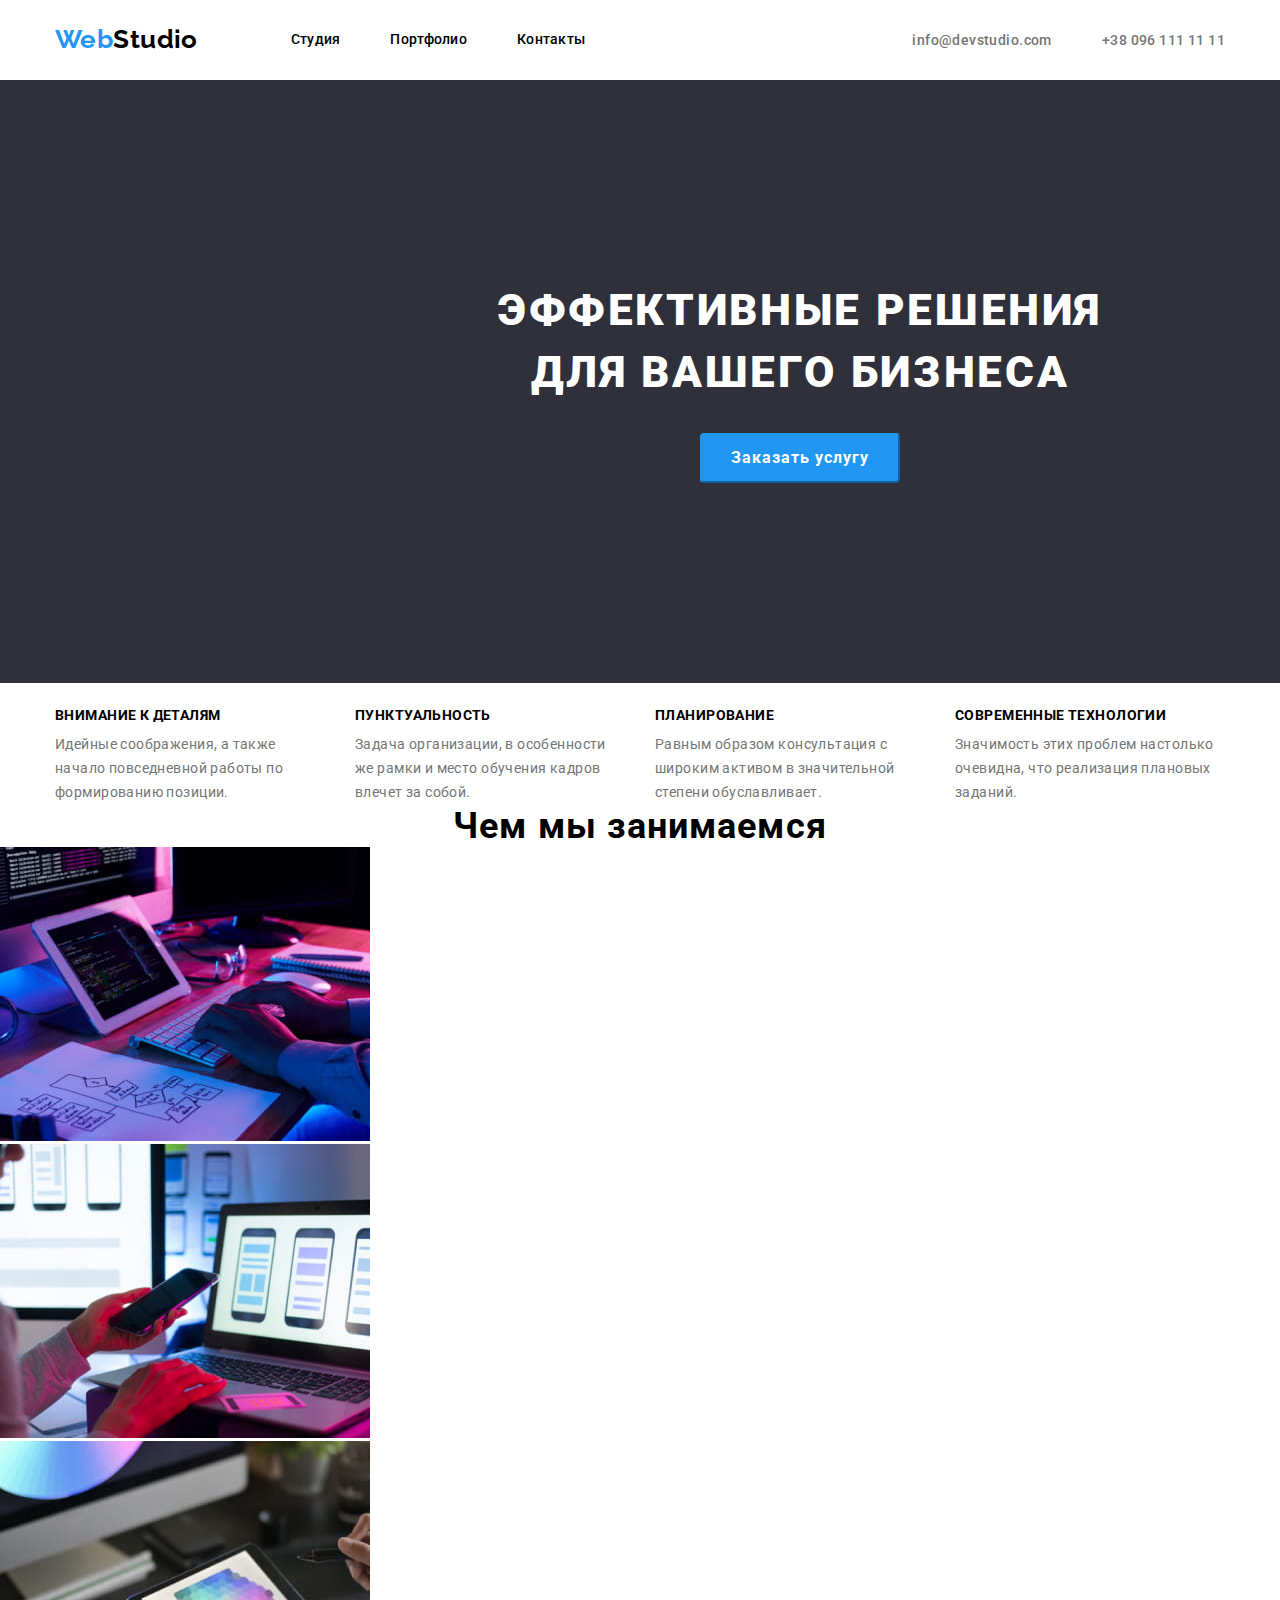
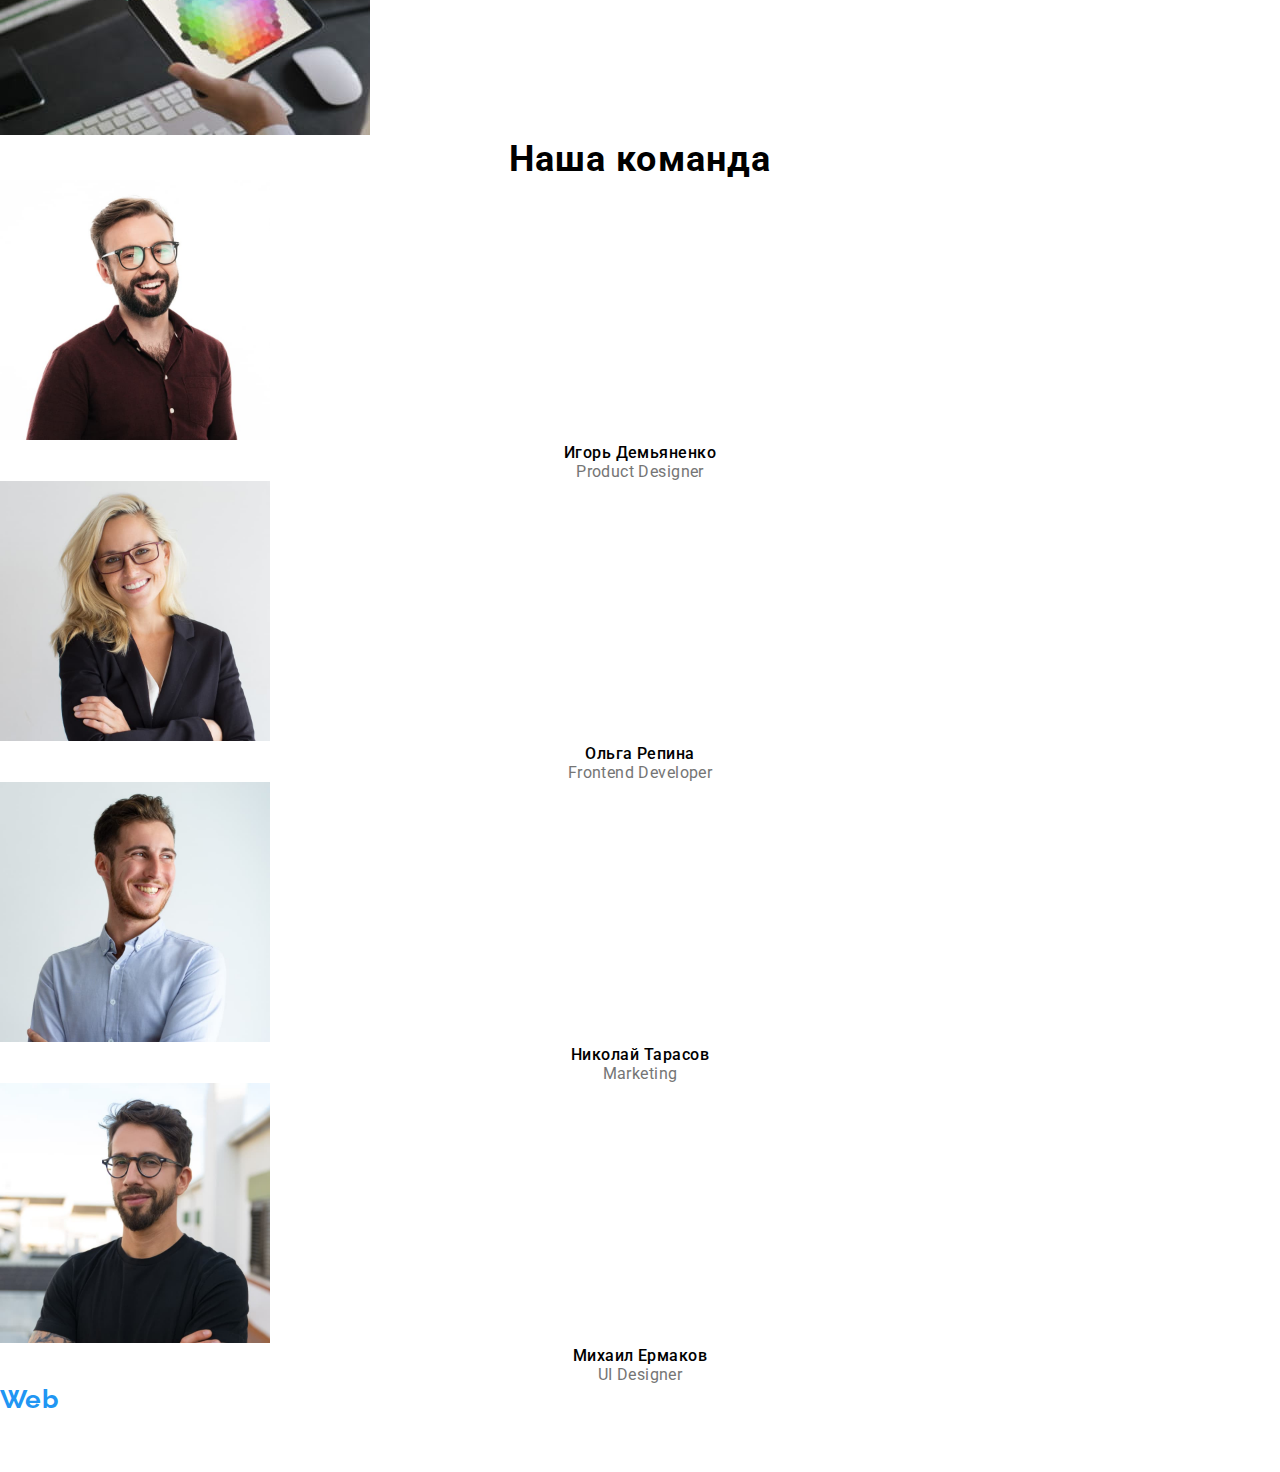
==== index.html @ 108e13ca "section advantages - done. Need to be doublechecked" ====
<!DOCTYPE html>
<html lang="ru">
<head>
    <meta charset="UTF-8">
    <meta http-equiv="X-UA-Compatible" content="IE=edge">
    <meta name="viewport" content="width=device-width, initial-scale=1.0">
    <title>Здесь решения для вашего бизнеса</title>
   
    <link rel="preconnect" href="https://fonts.googleapis.com">
    <link rel="preconnect" href="https://fonts.gstatic.com" crossorigin>
    <link href="https://fonts.googleapis.com/css2?family=Raleway:wght@700&family=Roboto:wght@400;500;700;900&display=swap" rel="stylesheet">
    
    <link rel="stylesheet" href="https://cdnjs.cloudflare.com/ajax/libs/modern-normalize/1.1.0/modern-normalize.min.css">
    
    <link rel="stylesheet" href="./css/styles.css">
</head>
<body>
    <!--Шапка страницы-->
    <header class="header-section">
        <div class="container page-header">
            <nav class="nav">
                <a class="logo" href="./index.html">
                    <span class="logo-accent">Web</span><span class="logo-dark">Studio</span>  
                </a>
            <ul class="menu-list">
                    <li class="item"><a class="menu-link" href="./index.html">Студия</a></li>
                    <li class="item"><a class="menu-link" href="./portfolio.html">Портфолио</a></li>
                    <li class="item"><a class="menu-link" href="">Контакты</a></li>
            </ul>
            </nav>
<ul class="contact-list">
    <li class="item"><a class="contacts" href="mailto:info@devstudio.com">info@devstudio.com</a></li>
    <li class="item"><a class="contacts" href="tel:+380961111111">+38 096 111 11 11</a></li>
</ul>
</div>
    </header>
<!--Hero-->
<main>
    <div class="container hero">
    <section class="section-hero">
        <h1 class="title">Эффективные решения <br> для вашего бизнеса</h1>
       <button type="button" class="order-btn">Заказать услугу</button>
    </section>
    </div>
<!--Список преимуществ-->
    <section class="section advantages">
        <div class="container">
        <h2 class="invisible-title">Преимущества нашей компании</h2>
        <ul class="features-list">
            <li class="item">
        <h3 class= "list-title">Внимание к деталям</h3>
        <p class="main-text">
            Идейные соображения, а также начало повседневной работы по формированию позиции.
        </p>
        </li>
        <li class="item">
        <h3 class="list-title">Пунктуальность</h3>
        <p class="main-text">
            Задача организации, в особенности же рамки и место обучения кадров влечет за собой.
        </p>
        </li>
        <li class="item">
        <h3 class="list-title">Планирование</h3>
        <p class="main-text">
            Равным образом консультация с широким активом в значительной степени обуславливает.
        </p>
        </li>
        <li class="item">
        <h3 class="list-title">Современные технологии</h3>
        <p class="main-text">
            Значимость этих проблем настолько очевидна, что реализация плановых заданий.
        </p>
        </li>
        </ul>
    </div>
    </section>
</div>
<!--Чем мы занимаемся-->
    <section class="section works">
        <div class="container"></div>
    <h2 class="section-title">Чем мы занимаемся</h2>
    <ul>
        <li><img src="./image/photo1.jpg" alt="Фото с набором текста на компьютере" width="370"></li>
        <li><img src="./image/photo2.jpg" alt="Фото с телефоном в руке" width="370"></li>
        <li><img src="./image/photo3.jpg" alt="Фото с RGB" width="370"></li>
    </ul>
    </section>
<!--Наша команда-->
<section>
    <h2 class="section-title">Наша команда</h2>
    <ul>
        <li>
            <img src="./image/photoigor.jpg" alt="Фото Игорь Демьяненко" width="270"> 
            <h3 class="name-title">Игорь Демьяненко</h3>
            <p class="position-title">Product Designer</p>
        </li>
        <li>
            <img src="./image/photoolga.jpg" alt="Фото Ольга Репина" width="270">
            <h3 class="name-title">Ольга Репина</h3>
            <p class="position-title">Frontend Developer</p>
        </li>
        <li>
            <img src="./image/photonikolai.jpg" alt="Фото Николай Тарасов" width="270">
            <h3 class="name-title">Николай Тарасов</h3>
            <p class="position-title">Marketing</p>
        </li>
        <li>
            <img src="./image/photomikhail.jpg" alt="Фото Михаил Ермаков" width="270">
            <h3 class="name-title">Михаил Ермаков</h3>
            <p class="position-title">UI Designer</p>
        </li>
    </ul>
</section>

</main>
<!--Футер с контактами-->
<footer class="footer-color"> 
    <a href="./index.html">
        <span class="logo-accent">Web</span><span class="logo-white">Studio</span>  
    </a>  
    <address>
        <ul class="adress-info">
            <li>
                <a class="adress" href="https://goo.gl/maps/d6wTE1Bdjpz8cAGcA" target="_blank" rel="noopener noreferrer">г. Киев, пр-т
                    Леси Украинки, 26</a> 
            </li>
            <li>
                <a class="contact-info" href="mailto:info@devstudio.com">info@example.com</a> </li>
            <li><a class="contact-info" href="tel:+380961111111">+38 096 111 11 11</a> </li>
        
        </ul>
    </address>
</footer>
</body>
</html>
---- css/styles.css ----
:root {
    --main-font: 'Roboto', sans-serif;
    --title-font: 'Roboto', sans-serif;
    --logo-font: 'Raleway', sans-serif;
    --text-color: #000000;
    --text-accent: #ffffff;
    --logo-accent: #2196F3;
    --contact-color: #757575;
    --background-color-dark: #2F303A;
    --background-color-white: #ffffff;
    --background-color-grey: #E5E5E5;
}

body {
    font-family: 'Roboto', sans-serif;
    font-size: 14px;
    letter-spacing: 0.03em;
    color: var(--text-color);
}
.container {
    margin-left: auto;
    margin-right: auto;
    width: 1200px;
    padding: 0 15px;
}

.menu-list {
    display: flex;
    margin-left: 93px;
}

.nav {
    display: flex;
    align-items: center;
}

.menu-list .item:not(:last-child) {
    margin-right: 50px;
    display: flex;
}

.contact-list {
    display: flex;
    margin-left: auto;
}

.contact-list .item + .item {
    margin-left: 50px;

}

.page-header {
    display: flex;
    align-items: center;
}

/* Logo */

.logo-accent {
    font-family: var(--logo-font);
    color: var(--logo-accent);
    font-size: 26px;
    font-weight: 700;
    line-height: 1.2;
}

.logo-dark {
    font-family: var(--logo-font);
    color: var(--text-color);
    font-size: 26px;
    font-weight: 700;
    line-height: 1.2;
}

/* Menu */
.menu-link {
    display: block;
    padding-top: 32px;
    padding-bottom: 32px;

    font-family: var(--main-font);
    color: var(--text-color);
    font-weight: 500;
    line-height: 1.14;
    letter-spacing: 0.02em;
}

.menu-link:hover,
.menu-link:focus {
    font-family:inherit;
    color: var(--logo-accent);
}

.contacts {
    font-family: var(--main-font);
    color: var(--contact-color);
    font-weight: 500;
    line-height: 1.14;
}

.contacts:hover,
.contacts:focus {
    color: var(--logo-accent);
}

ul {
    list-style: none;
    margin: 0;
    padding: 0;
}

h1,
h2,
h3,
p {
    margin: 0;
}
/* Hero */
.hero {
    width: 1600px;
    background: #2F303A;
    margin-left: 0;
    margin-right: 0;
    text-align: center;
    padding-left: 0;
    padding-right: 0;
}

.title {
    font-family: var(--title-font);
    color: var(--text-accent);
    font-size: 44px;
    font-weight: 900;
    letter-spacing: 0.06em;
    line-height: 1.4;
    text-transform: uppercase;

    padding-top: 200px;
    padding-bottom: 30px;
}


.order-btn {
    color: var(--text-accent);
    font-weight: 700;
    font-size: 16px;
    line-height: 1.9;
    background: var(--logo-accent);
    border-radius: 4px;
    border-color: var(--logo-accent);
    text-align: center;
    letter-spacing: 0.06em;
    cursor: pointer;
    width: 200px;
    height: 50px;

    margin-bottom: 200px;
}

/* Advantages */

.features-list {
    display: flex;
    flex-wrap: wrap;
}

.features-list .item {
    width: 270px;
    margin-right: 30px;
}

.features-list .item:nth-child(4n) {
    margin-right: 0;
}


.invisible-title {
    visibility: hidden;
}

.section-title {
    font-family: var(--main-font);
    font-style: normal;
    font-weight: 700;
    font-size: 36px;
    line-height: 42px;
    text-align: center;
    letter-spacing: 0.03em; 
}

.main-text {
    color: var(--contact-color);
    line-height: 1.7;
}

.list-title {
    font-weight: 700;
    font-style: normal;
    font-size: 14px;
    line-height: 16px;
    letter-spacing: 0.03em;
    text-transform: uppercase;
    margin-bottom: 10px;
}

/* Our team */

.name-title {
    font-weight: 500;
    font-size: 16px;
    line-height: 19px;
    text-align: center;
    letter-spacing: 0.03em;
}

.position-title {
    font-family: inherit;
    color: var(--contact-color);
    font-size: 16px;
    line-height: 1.19;
    text-align: center;
}

/* Footer */

.logo-white {
    font-family: var(--logo-font);
    color: var(--text-accent);
    font-size: 26px;
    font-weight: 700;
    line-height: 1.2; 
}

.adress {
    font-family: var(--main-font);
    color: var(--text-accent);
    line-height: 1.7;
}

.adress:hover,
.adress:focus {
    color: var(--logo-accent);
}

.contact-info {
    font-family: var(--main-font);
    color: rgba(255, 255, 255, 0.6);   
}

.contact-info:hover,
.contact-info:focus {
    color: var(--logo-accent);
}

a { 
    text-decoration: none;
    font-style: normal;
    color: inherit;
}


/* NEW PAGE - Portfolio */

.nav-button {
    color: var(--text-color);
    font-weight: 500;
    font-size: 16px;
    line-height: 1.6;
    background: #F5F4FA;
    border-radius: 4px;
    cursor: pointer;
}

.nav-button:hover,
.nav-button:focus {
    color: var(--text-accent);
    background: var(--logo-accent);
}

.projects {
    font-family: var(--main-font);
    color: var(--text-color);
    font-weight: 700;
    font-size: 18px;
    line-height: 36px;
    letter-spacing: 0.06em;
}

.project-type {
    color: var(--text-color);
    font-size: 16px;
    line-height: 1.9; 
    color: var(--contact-color);
}
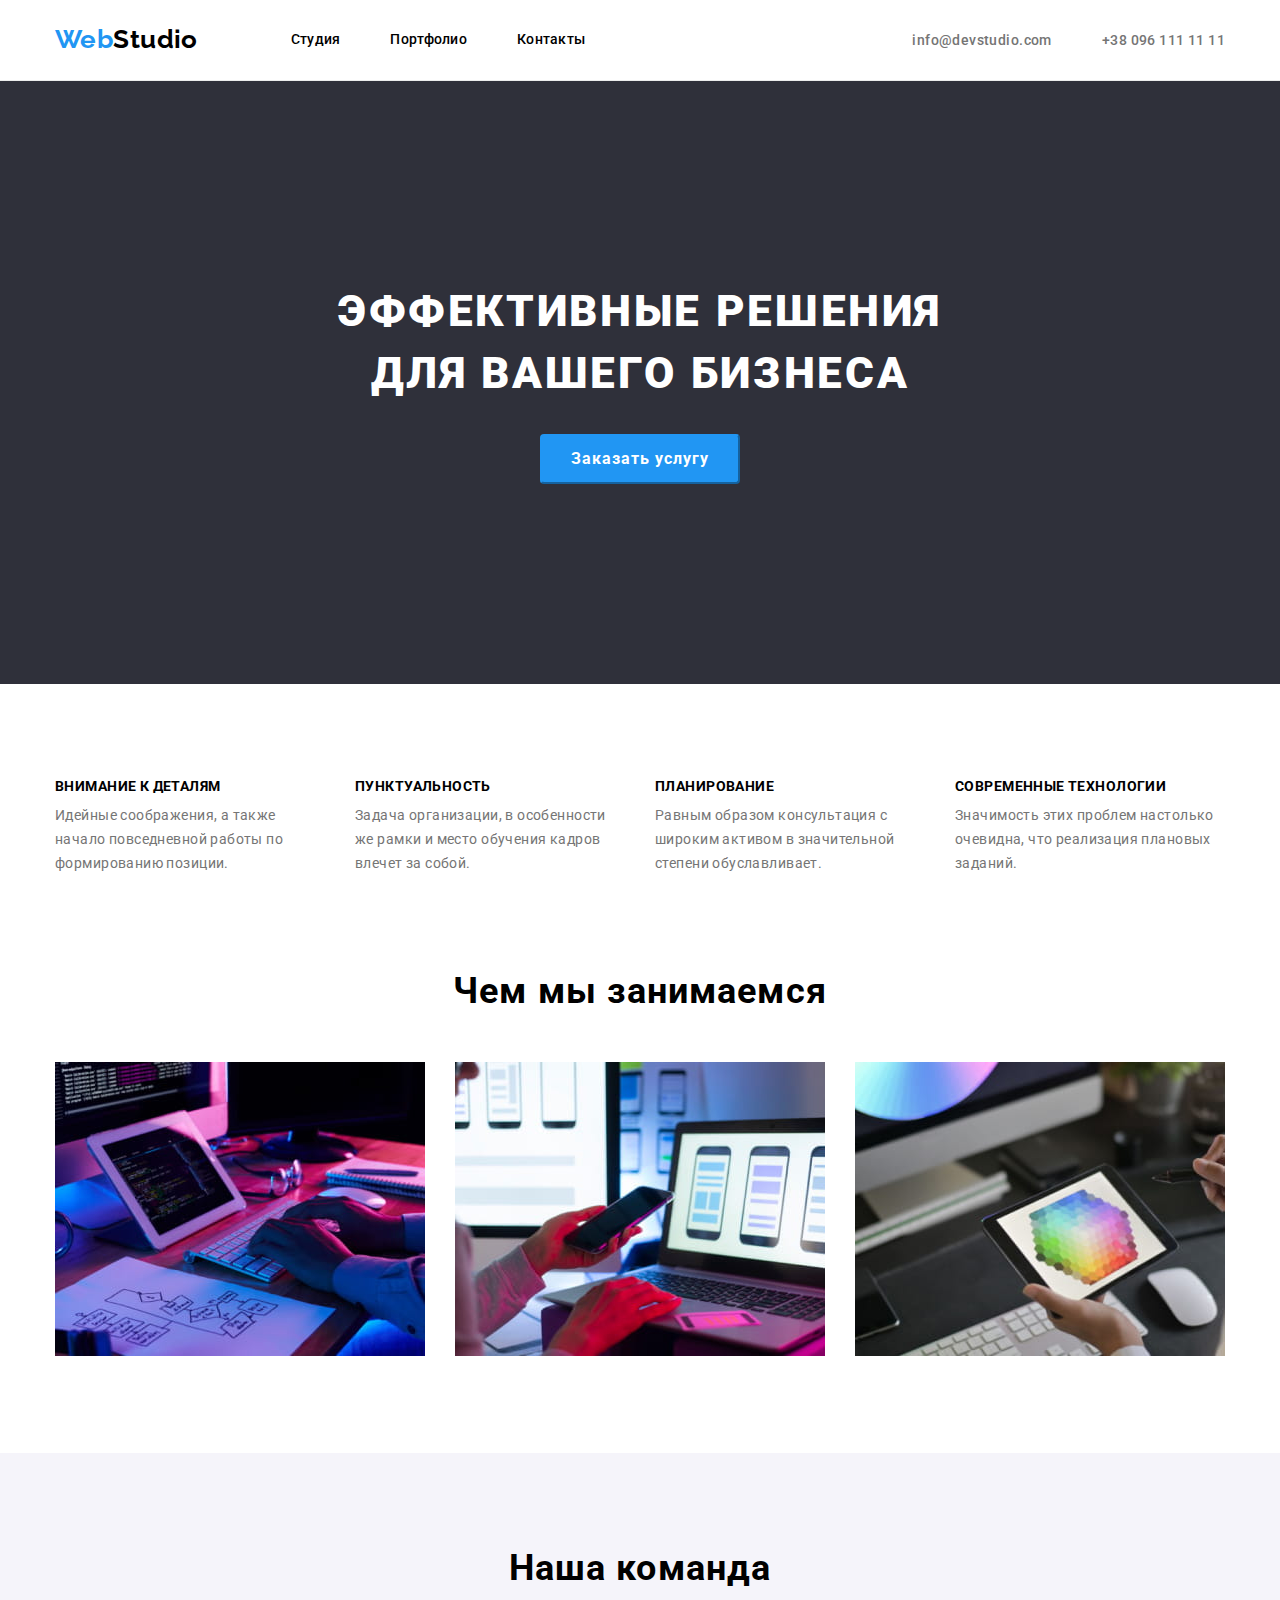
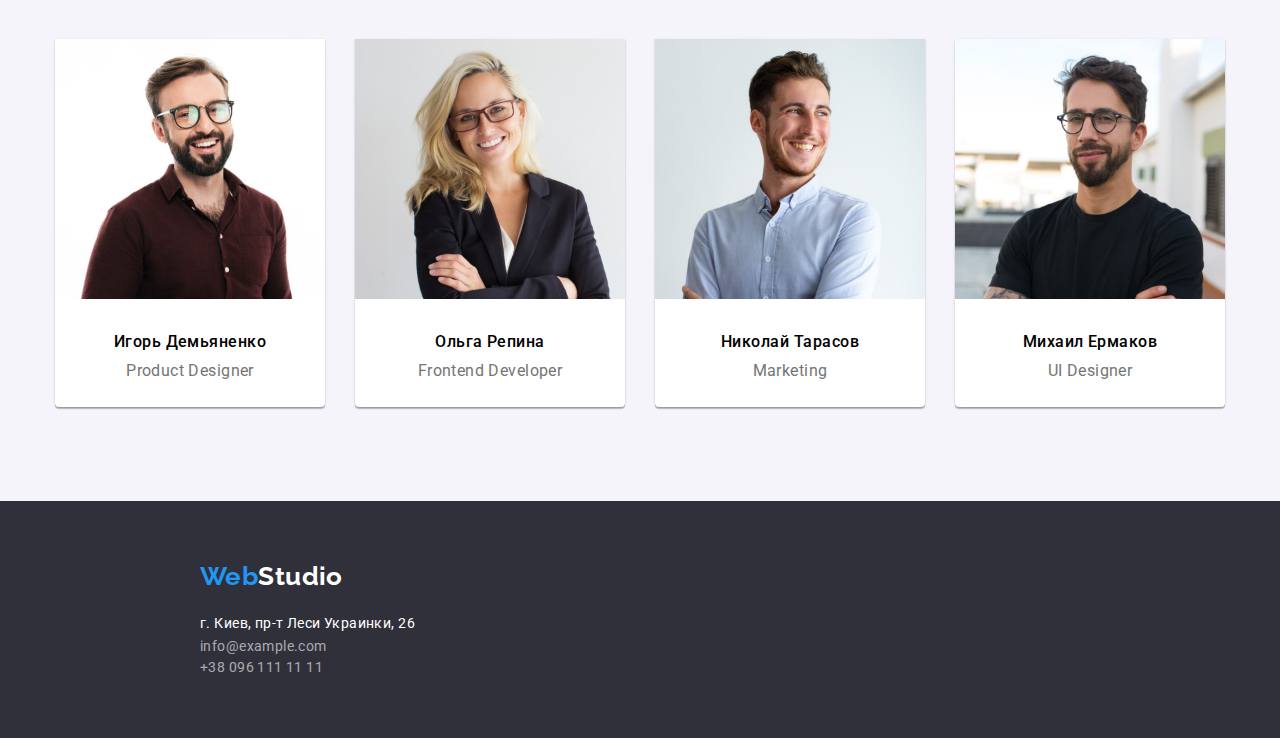
==== commit 6d4c2773: "portfolio css updates" ====
--- a/index.html
+++ b/index.html
@@ -36,7 +36,7 @@
     </header>
 <!--Hero-->
 <main>
-    <div class="container hero">
+    <div class="container-hero">
     <section class="section-hero">
         <h1 class="title">Эффективные решения <br> для вашего бизнеса</h1>
        <button type="button" class="order-btn">Заказать услугу</button>
@@ -77,57 +77,71 @@
 </div>
 <!--Чем мы занимаемся-->
     <section class="section works">
-        <div class="container"></div>
+        <div class="container">
     <h2 class="section-title">Чем мы занимаемся</h2>
-    <ul>
-        <li><img src="./image/photo1.jpg" alt="Фото с набором текста на компьютере" width="370"></li>
-        <li><img src="./image/photo2.jpg" alt="Фото с телефоном в руке" width="370"></li>
-        <li><img src="./image/photo3.jpg" alt="Фото с RGB" width="370"></li>
+    <ul class="photo-list">
+        <li class="item-photo"><img src="./image/photo1.jpg" alt="Фото с набором текста на компьютере" width="370"></li>
+        <li class="item-photo"><img src="./image/photo2.jpg" alt="Фото с телефоном в руке" width="370"></li>
+        <li class="item-photo"><img src="./image/photo3.jpg" alt="Фото с RGB" width="370"></li>
     </ul>
+</div>
     </section>
 <!--Наша команда-->
 <section>
+    <div class="container-team">
     <h2 class="section-title">Наша команда</h2>
-    <ul>
-        <li>
+    <ul class="team-list">
+        <li class="list">
+        <div class="container-list">
             <img src="./image/photoigor.jpg" alt="Фото Игорь Демьяненко" width="270"> 
             <h3 class="name-title">Игорь Демьяненко</h3>
             <p class="position-title">Product Designer</p>
+        </div>
         </li>
-        <li>
+        <li class="list">
+            <div class="container-list">
             <img src="./image/photoolga.jpg" alt="Фото Ольга Репина" width="270">
             <h3 class="name-title">Ольга Репина</h3>
             <p class="position-title">Frontend Developer</p>
+        </div>
         </li>
-        <li>
+        <li class="list">
+            <div class="container-list">
             <img src="./image/photonikolai.jpg" alt="Фото Николай Тарасов" width="270">
             <h3 class="name-title">Николай Тарасов</h3>
             <p class="position-title">Marketing</p>
+            </div>
         </li>
-        <li>
+        <li class="list">
+            <div class="container-list">
             <img src="./image/photomikhail.jpg" alt="Фото Михаил Ермаков" width="270">
             <h3 class="name-title">Михаил Ермаков</h3>
             <p class="position-title">UI Designer</p>
+        </div>
         </li>
     </ul>
+</div>
 </section>
 
 </main>
 <!--Футер с контактами-->
+<div class="container logo-web">
 <footer class="footer-color"> 
+    <div class="container-footer">
     <a href="./index.html">
         <span class="logo-accent">Web</span><span class="logo-white">Studio</span>  
     </a>  
+    </div>
     <address>
-        <ul class="adress-info">
+        <ul class="address-info">
             <li>
-                <a class="adress" href="https://goo.gl/maps/d6wTE1Bdjpz8cAGcA" target="_blank" rel="noopener noreferrer">г. Киев, пр-т
+                <a class="address" href="https://goo.gl/maps/d6wTE1Bdjpz8cAGcA" target="_blank" rel="noopener noreferrer">г. Киев, пр-т
                     Леси Украинки, 26</a> 
             </li>
             <li>
                 <a class="contact-info" href="mailto:info@devstudio.com">info@example.com</a> </li>
             <li><a class="contact-info" href="tel:+380961111111">+38 096 111 11 11</a> </li>
-        
+        </div>
         </ul>
     </address>
 </footer>
--- a/css/styles.css
+++ b/css/styles.css
@@ -16,6 +16,7 @@
     font-size: 14px;
     letter-spacing: 0.03em;
     color: var(--text-color);
+    margin: 0;
 }
 .container {
     margin-left: auto;
@@ -54,6 +55,10 @@
     align-items: center;
 }
 
+.header-section {
+    border-bottom: 1px solid #ECECEC;
+}
+
 /* Logo */
 
 .logo-accent {
@@ -116,8 +121,9 @@
     margin: 0;
 }
 /* Hero */
-.hero {
-    width: 1600px;
+
+.container-hero {
+    max-width: 1600px;
     background: #2F303A;
     margin-left: 0;
     margin-right: 0;
@@ -155,6 +161,8 @@
     height: 50px;
 
     margin-bottom: 200px;
+    padding-left: 0;
+    padding-right: 0;
 }
 
 /* Advantages */
@@ -186,11 +194,17 @@
     line-height: 42px;
     text-align: center;
     letter-spacing: 0.03em; 
+    margin-bottom: 50px;
+    padding-top: 94px;
 }
 
 .main-text {
+    font-family: 'Roboto';
     color: var(--contact-color);
     line-height: 1.7;
+    font-style: normal;
+    font-weight: 400;
+    font-size: 14px;
 }
 
 .list-title {
@@ -200,7 +214,23 @@
     line-height: 16px;
     letter-spacing: 0.03em;
     text-transform: uppercase;
+    margin-top: 70px;
     margin-bottom: 10px;
+}
+
+ .photo-list {
+    display: flex;
+    justify-content: center;
+    margin-top: 50px;
+    margin-bottom: 94px;
+}
+
+.item-photo {
+    padding-right: 30px;
+}
+
+.item-photo:nth-child(3n) {
+    padding-right: 0;
 }
 
 /* Our team */
@@ -211,6 +241,8 @@
     line-height: 19px;
     text-align: center;
     letter-spacing: 0.03em;
+    margin-bottom: 10px;
+    margin-top: 30px;
 }
 
 .position-title {
@@ -219,10 +251,55 @@
     font-size: 16px;
     line-height: 1.19;
     text-align: center;
-}
+
+    margin-bottom: 30px;
+}
+
+.team-list {
+    display: flex;
+    justify-content: center;
+    margin-left: auto;
+    margin-right: auto;
+}
+
+.container-team {
+    max-width: 1600px;
+    background-color: #F5F4FA;
+    margin-left: auto;
+    margin-right: auto;
+    
+}
+
+.list {
+    padding-right: 30px;
+}
+
+.list:nth-child(4) {
+    padding-right: 0;
+}
+
+.container-list {
+    width: 270px;
+    height: 368px;
+    margin-bottom: 94px;
+    background-color: #FFFFFF;
+    box-shadow: 0px 1px 3px rgba(0, 0, 0, 0.12), 0px 1px 1px rgba(0, 0, 0, 0.14), 0px 2px 1px rgba(0, 0, 0, 0.2);
+    border-radius: 0px 0px 4px 4px;
+
+}
+
+.logo-web {
+    width: 1600px;
+    padding-left: 0;
+}
+
 
 /* Footer */
 
+.footer-color {
+    background-color: #2F303A;
+    width: 1600px;
+}
 .logo-white {
     font-family: var(--logo-font);
     color: var(--text-accent);
@@ -231,22 +308,37 @@
     line-height: 1.2; 
 }
 
-.adress {
+.address {
     font-family: var(--main-font);
     color: var(--text-accent);
     line-height: 1.7;
-}
-
-.adress:hover,
-.adress:focus {
+    font-weight: 400;
+    font-size: 14px;
+    letter-spacing: 0.03em;
+    padding-bottom: 9px;
+    padding-left: 200px;
+
+}
+
+.address:hover,
+.address:focus {
     color: var(--logo-accent);
 }
 
 .contact-info {
     font-family: var(--main-font);
-    color: rgba(255, 255, 255, 0.6);   
-}
-
+    color: rgba(255, 255, 255, 0.6);  
+    font-weight: 400;
+    font-size: 14px;
+    line-height: 1.5;
+    letter-spacing: 0.03em; 
+    padding-bottom: 9px;
+    padding-left: 200px;
+}
+
+.address-info {
+    padding-bottom: 60px;
+}
 .contact-info:hover,
 .contact-info:focus {
     color: var(--logo-accent);
@@ -258,10 +350,18 @@
     color: inherit;
 }
 
+.container-footer {
+    padding-top: 60px;
+    padding-bottom: 20px;
+    margin-left: auto;
+    margin-right: auto;
+    width: 1200px;
+}
 
 /* NEW PAGE - Portfolio */
 
 .nav-button {
+    font-family: var(--main-font);
     color: var(--text-color);
     font-weight: 500;
     font-size: 16px;
@@ -269,6 +369,10 @@
     background: #F5F4FA;
     border-radius: 4px;
     cursor: pointer;
+    filter: drop-shadow(0px 4px 4px rgba(0, 0, 0, 0.25)) drop-shadow(0px 4px 4px rgba(0, 0, 0, 0.25));
+    border: none;
+    padding: 6px 23px;
+    margin-bottom: 50px;
 }
 
 .nav-button:hover,
@@ -284,6 +388,10 @@
     font-size: 18px;
     line-height: 36px;
     letter-spacing: 0.06em;
+    padding-top: 20px;
+    padding-bottom: 4px;
+    padding-left: 24px;
+
 }
 
 .project-type {
@@ -291,4 +399,44 @@
     font-size: 16px;
     line-height: 1.9; 
     color: var(--contact-color);
-}
+    padding-left: 24px;
+    padding-bottom: 20px;
+    
+}
+
+.button-list {
+    display: flex;
+    justify-content: center;
+}
+
+.button-list .item {
+    padding-left: 8px;
+    padding-top: 94px;
+    padding-bottom: 50px;
+    align-content: center;
+}
+
+.work-list {
+    display: flex;
+    flex-wrap: wrap;
+    align-content: flex-start;
+    padding-bottom: 94px;
+}
+
+.work-list .item {
+    padding-right: 30px;
+    padding-bottom: 30px;
+
+}
+
+.work-list .item:nth-child(3n) {
+    padding-right: 0;
+}
+
+.container-works {
+    width: 370px;
+    padding-bottom: 30px;
+    background: #FFFFFF;
+    border: 1px solid #EEEEEE;
+    box-sizing: border-box;
+}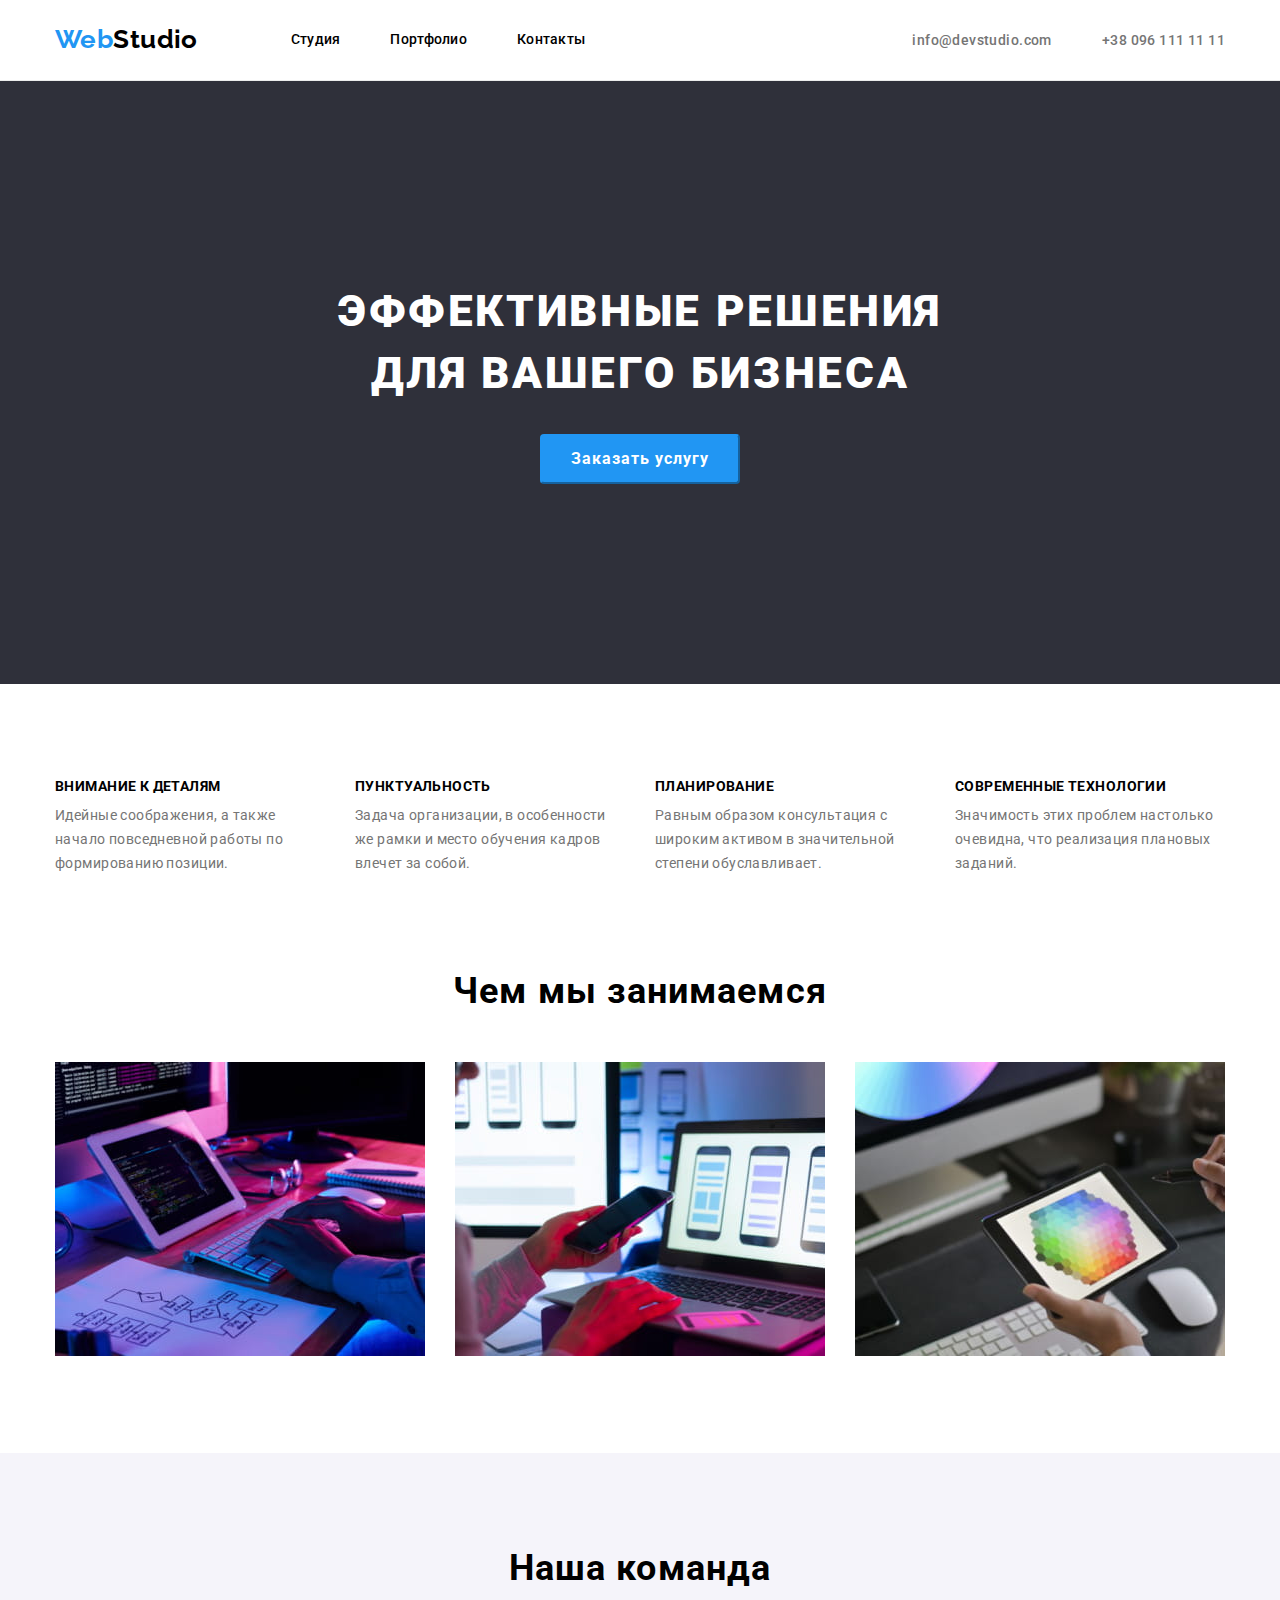
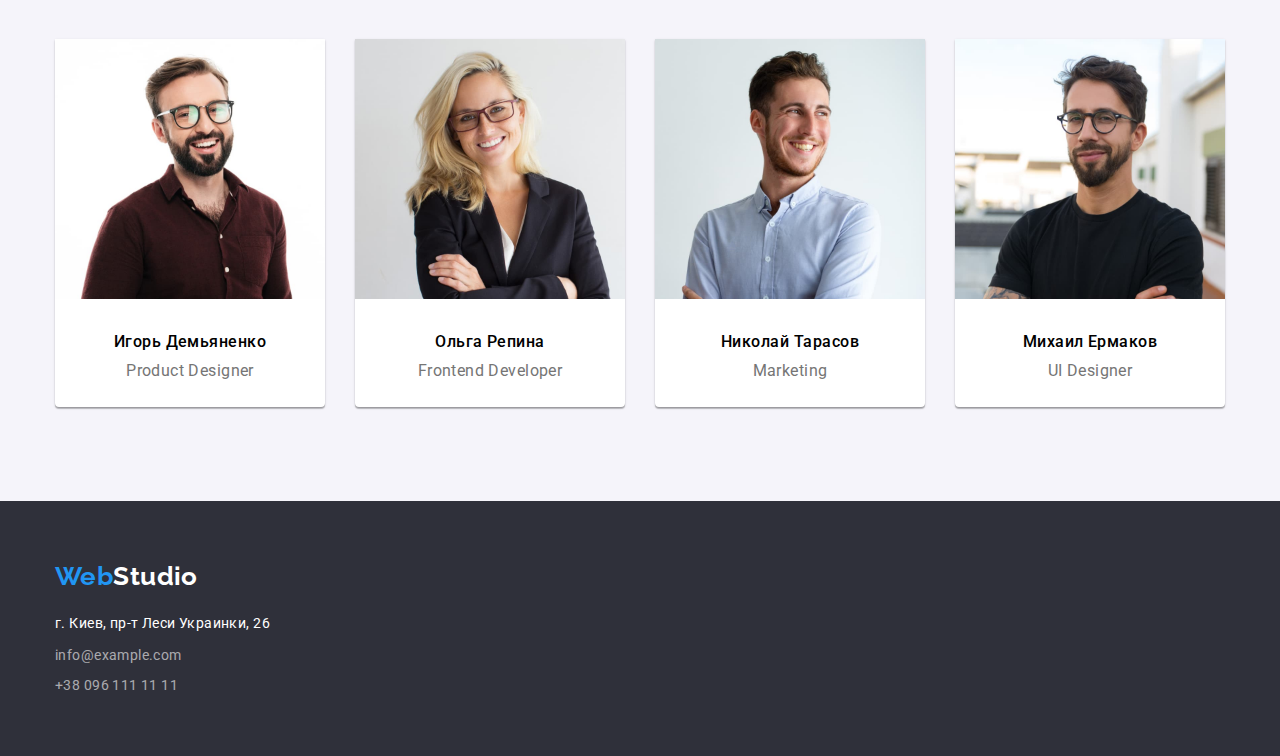
==== commit b870ceb6: "footer css updated" ====
--- a/index.html
+++ b/index.html
@@ -125,24 +125,25 @@
 
 </main>
 <!--Футер с контактами-->
-<div class="container logo-web">
-<footer class="footer-color"> 
+<footer class="footer-contacts"> 
     <div class="container-footer">
     <a href="./index.html">
         <span class="logo-accent">Web</span><span class="logo-white">Studio</span>  
     </a>  
     </div>
-    <address>
+    <address class="address-footer">
+        <div class="container-address">
         <ul class="address-info">
-            <li>
+            <li class="item">
                 <a class="address" href="https://goo.gl/maps/d6wTE1Bdjpz8cAGcA" target="_blank" rel="noopener noreferrer">г. Киев, пр-т
                     Леси Украинки, 26</a> 
             </li>
-            <li>
+            <li class="item">
                 <a class="contact-info" href="mailto:info@devstudio.com">info@example.com</a> </li>
             <li><a class="contact-info" href="tel:+380961111111">+38 096 111 11 11</a> </li>
         </div>
         </ul>
+        </div>
     </address>
 </footer>
 </body>
--- a/css/styles.css
+++ b/css/styles.css
@@ -19,8 +19,9 @@
     margin: 0;
 }
 .container {
-    margin-left: auto;
-    margin-right: auto;
+    /* margin-left: auto;
+    margin-right: auto; */
+    margin: 0 auto;
     width: 1200px;
     padding: 0 15px;
 }
@@ -296,10 +297,6 @@
 
 /* Footer */
 
-.footer-color {
-    background-color: #2F303A;
-    width: 1600px;
-}
 .logo-white {
     font-family: var(--logo-font);
     color: var(--text-accent);
@@ -316,7 +313,7 @@
     font-size: 14px;
     letter-spacing: 0.03em;
     padding-bottom: 9px;
-    padding-left: 200px;
+    padding-left: auto;
 
 }
 
@@ -333,11 +330,26 @@
     line-height: 1.5;
     letter-spacing: 0.03em; 
     padding-bottom: 9px;
-    padding-left: 200px;
-}
-
-.address-info {
+    padding-left: auto;
+}
+
+.address-info .item {
+    padding-bottom: 9px;
+    padding-left: auto;
+}
+
+.adress-info {
+    justify-content: flex-start;
+}
+
+
+.container-address {
+    margin-left: auto;
+    margin-right: auto;
+    width: 1200px;
+    padding: 0 15px;
     padding-bottom: 60px;
+    justify-content: flex-start;
 }
 .contact-info:hover,
 .contact-info:focus {
@@ -351,12 +363,30 @@
 }
 
 .container-footer {
+    margin-left: auto;
+    margin-right: auto;
+    width: 1200px;
+    padding: 0 15px;
+    padding-bottom: 20px;
+}
+
+
+.footer-contacts {
+    background-color: #2F303A;
     padding-top: 60px;
-    padding-bottom: 20px;
+    max-width: 1600px;
+    margin-left: auto;
+    margin-right: auto;
+}
+
+.container-adress {
     margin-left: auto;
     margin-right: auto;
     width: 1200px;
-}
+    padding: 0 15px;
+    align-items: flex-start;
+}
+
 
 /* NEW PAGE - Portfolio */
 
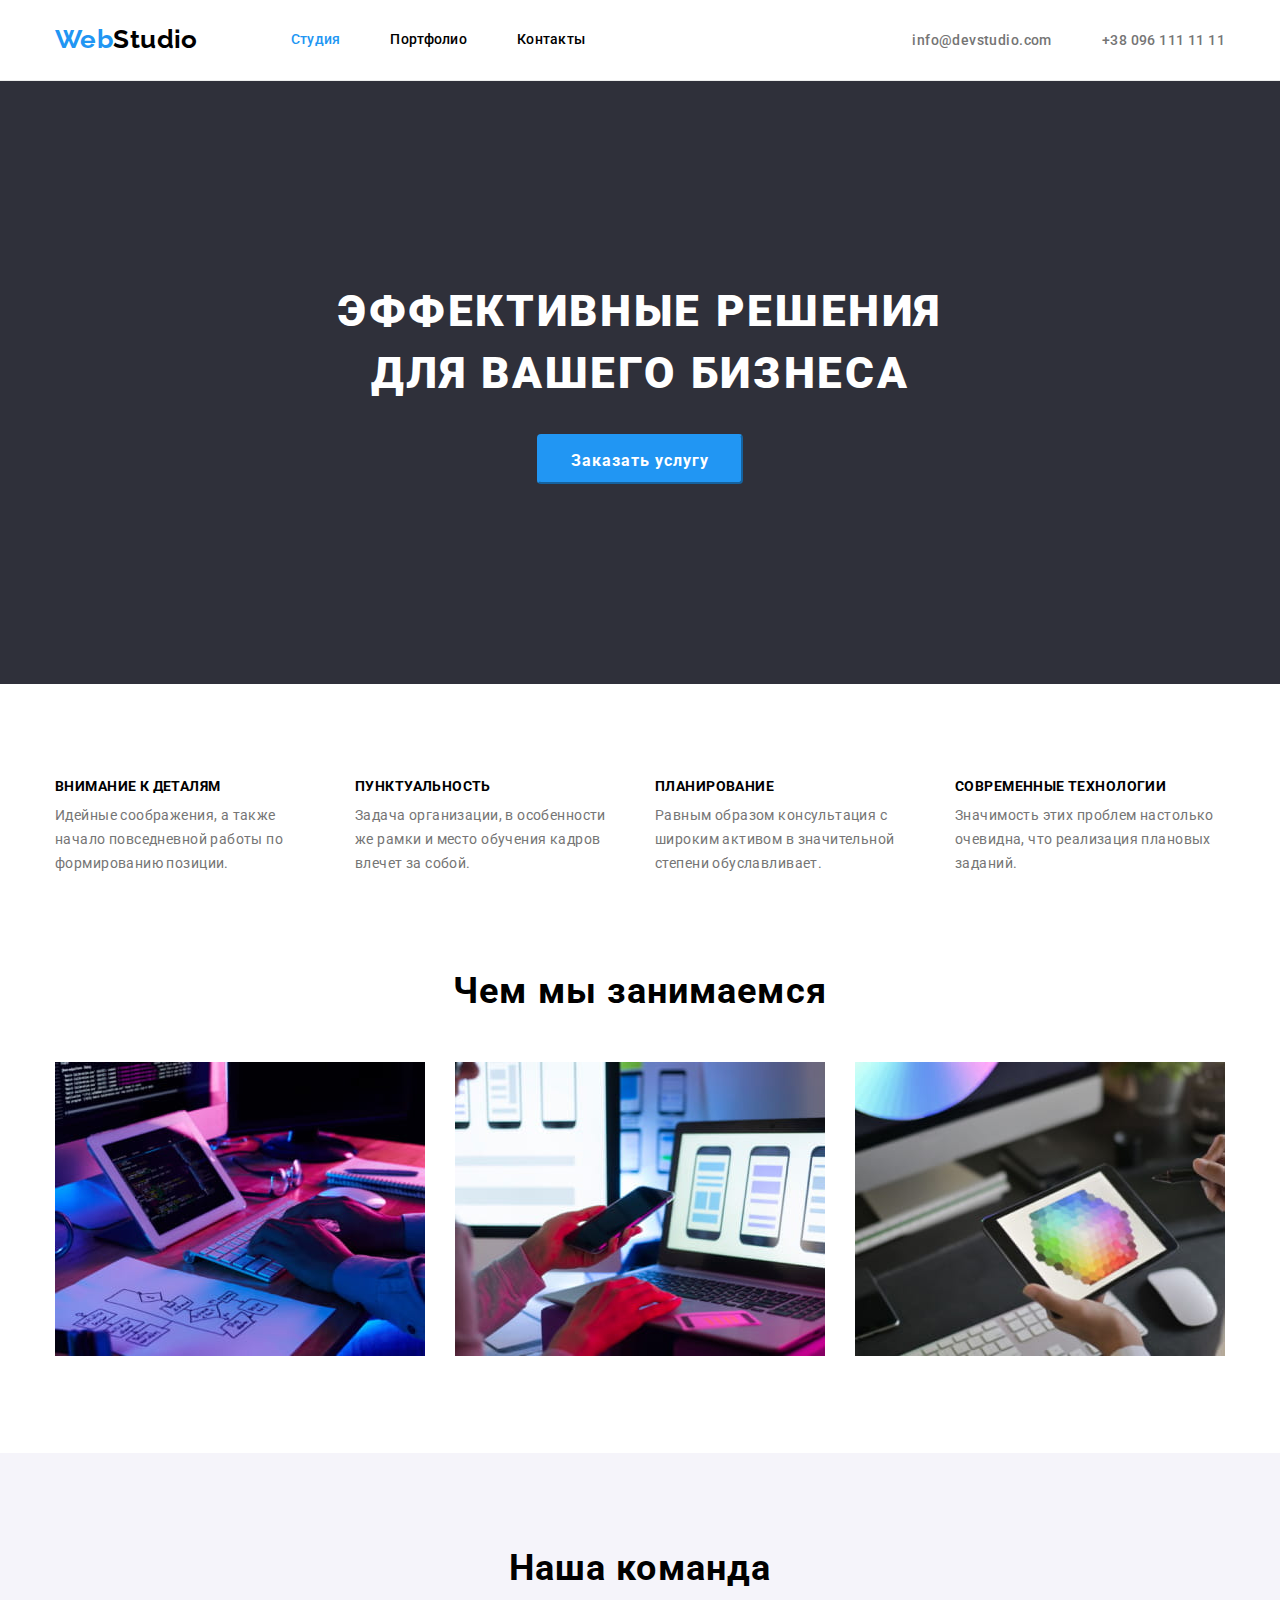
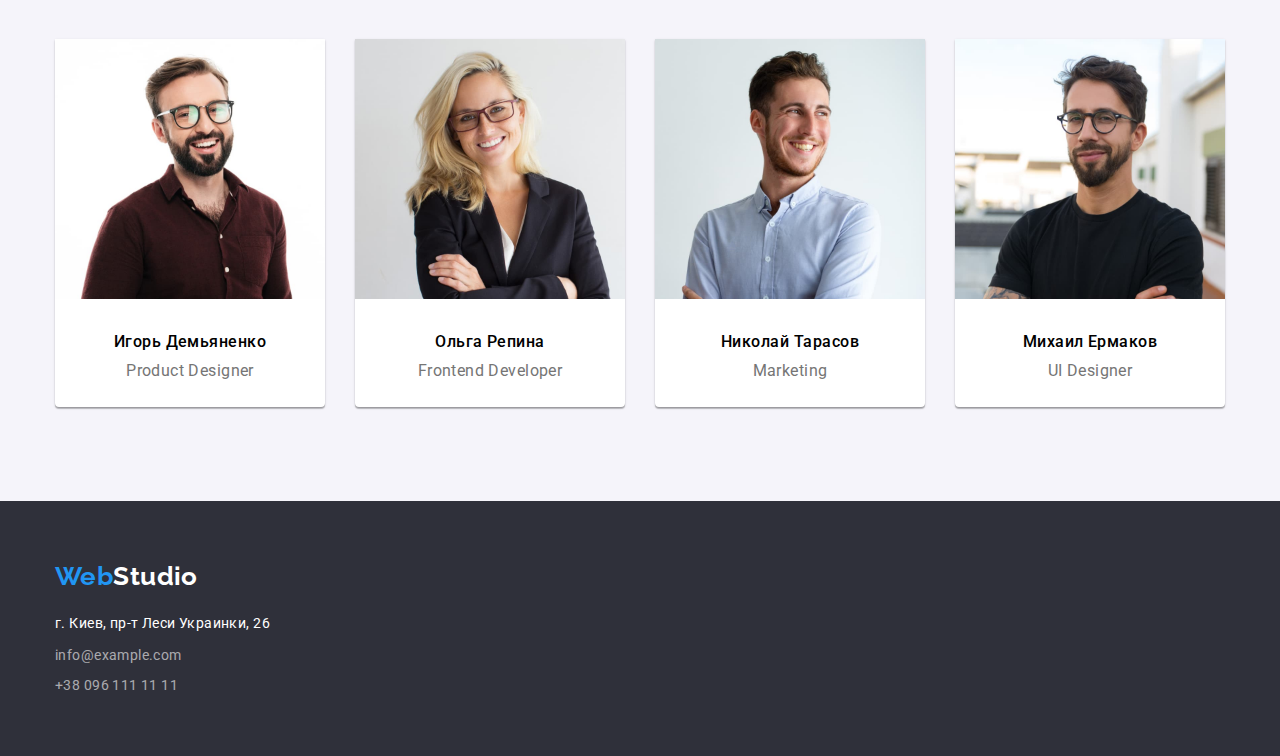
==== commit c2ccdb40: "current page uppdated" ====
--- a/index.html
+++ b/index.html
@@ -23,7 +23,7 @@
                     <span class="logo-accent">Web</span><span class="logo-dark">Studio</span>  
                 </a>
             <ul class="menu-list">
-                    <li class="item"><a class="menu-link" href="./index.html">Студия</a></li>
+                    <li class="item"><a class="menu-link current" href="./index.html">Студия</a></li>
                     <li class="item"><a class="menu-link" href="./portfolio.html">Портфолио</a></li>
                     <li class="item"><a class="menu-link" href="">Контакты</a></li>
             </ul>
--- a/css/styles.css
+++ b/css/styles.css
@@ -8,7 +8,7 @@
     --contact-color: #757575;
     --background-color-dark: #2F303A;
     --background-color-white: #ffffff;
-    --background-color-grey: #E5E5E5;
+
 }
 
 body {
@@ -31,6 +31,10 @@
     margin-left: 93px;
 }
 
+.menu-link.current {
+    color: var(--logo-accent);
+}
+
 .nav {
     display: flex;
     align-items: center;
@@ -125,12 +129,15 @@
 
 .container-hero {
     max-width: 1600px;
-    background: #2F303A;
+    background: var(--background-color-dark);
     margin-left: 0;
     margin-right: 0;
     text-align: center;
     padding-left: 0;
     padding-right: 0;
+    padding-top: 200px;
+    padding-bottom: 200px;
+
 }
 
 .title {
@@ -142,7 +149,6 @@
     line-height: 1.4;
     text-transform: uppercase;
 
-    padding-top: 200px;
     padding-bottom: 30px;
 }
 
@@ -158,12 +164,10 @@
     text-align: center;
     letter-spacing: 0.06em;
     cursor: pointer;
-    width: 200px;
+    min-width: 200px;
     height: 50px;
 
-    margin-bottom: 200px;
-    padding-left: 0;
-    padding-right: 0;
+    padding: 10px 32px;
 }
 
 /* Advantages */
@@ -283,7 +287,7 @@
     width: 270px;
     height: 368px;
     margin-bottom: 94px;
-    background-color: #FFFFFF;
+    background-color: var(--background-color-white);
     box-shadow: 0px 1px 3px rgba(0, 0, 0, 0.12), 0px 1px 1px rgba(0, 0, 0, 0.14), 0px 2px 1px rgba(0, 0, 0, 0.2);
     border-radius: 0px 0px 4px 4px;
 
@@ -374,17 +378,17 @@
 .footer-contacts {
     background-color: #2F303A;
     padding-top: 60px;
+    padding-bottom: 60px;
     max-width: 1600px;
     margin-left: auto;
     margin-right: auto;
 }
 
-.container-adress {
+.container-address {
     margin-left: auto;
     margin-right: auto;
     width: 1200px;
     padding: 0 15px;
-    align-items: flex-start;
 }
 
 
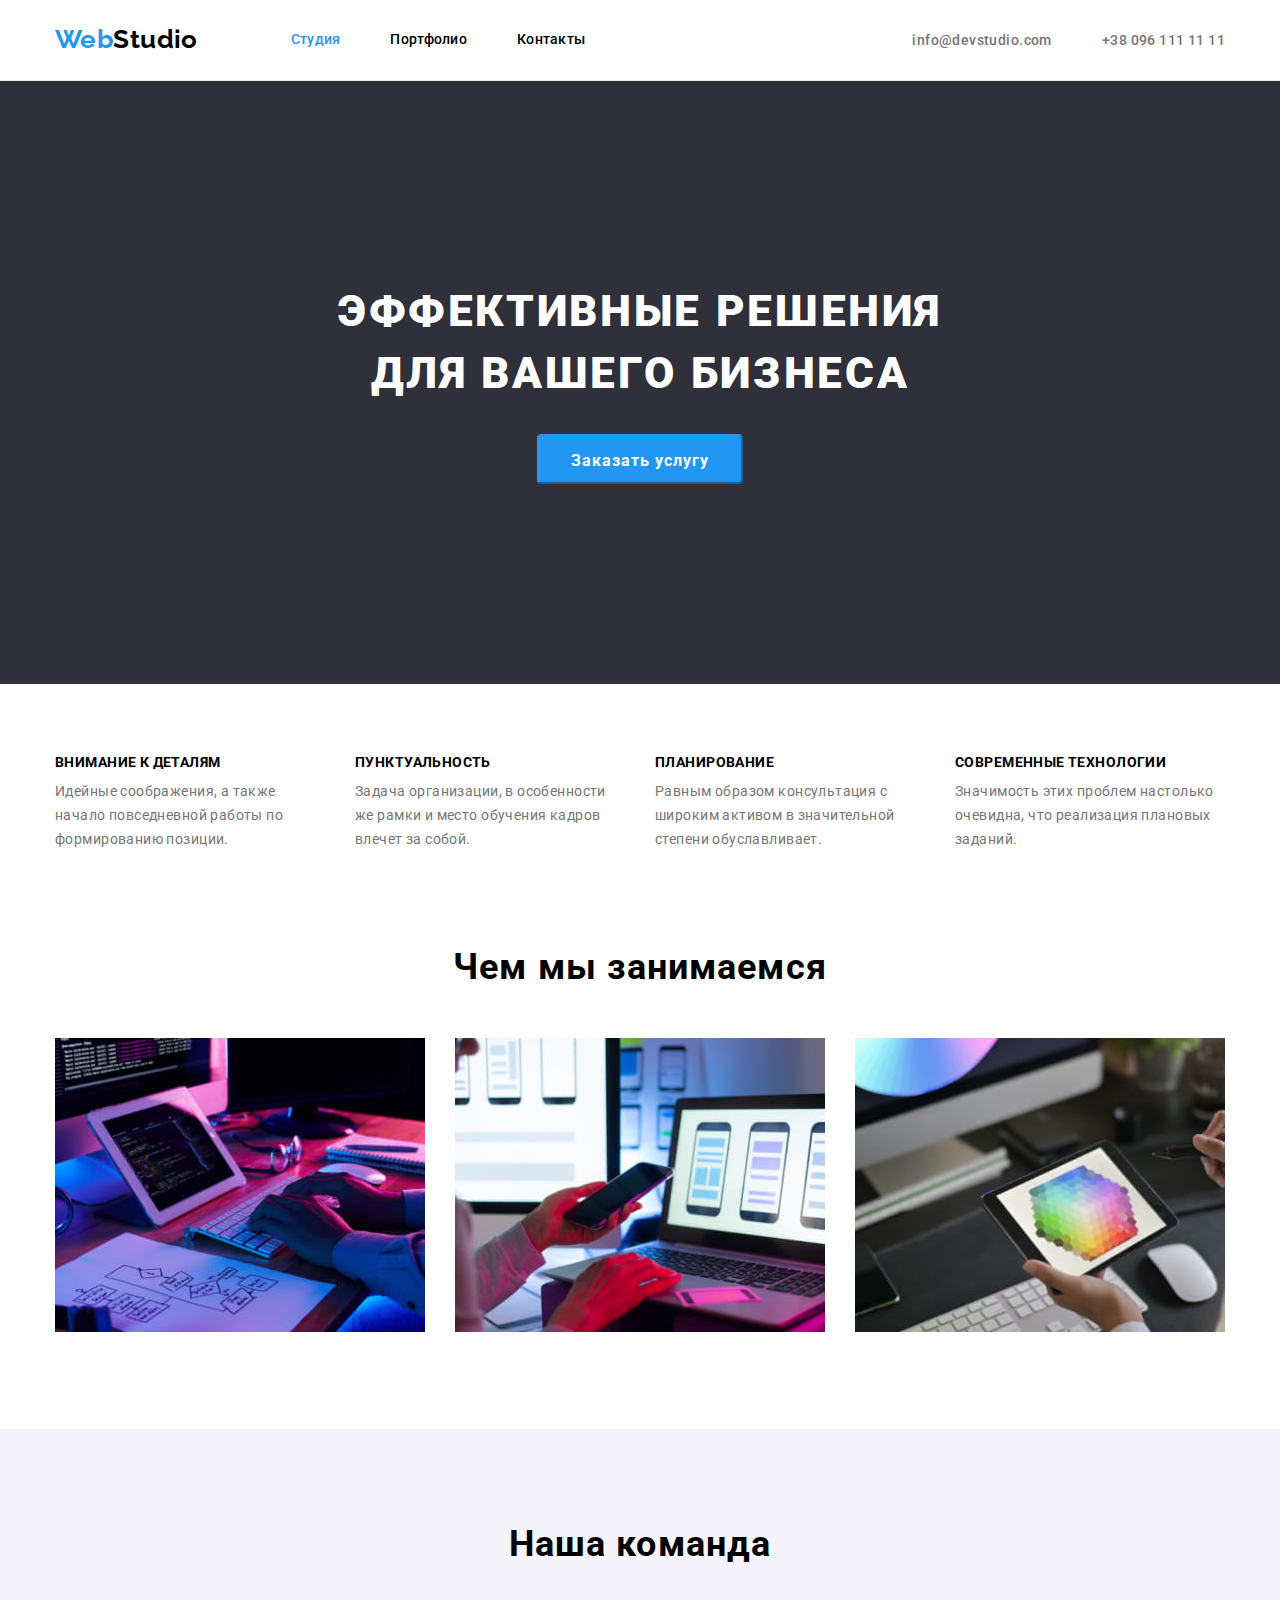
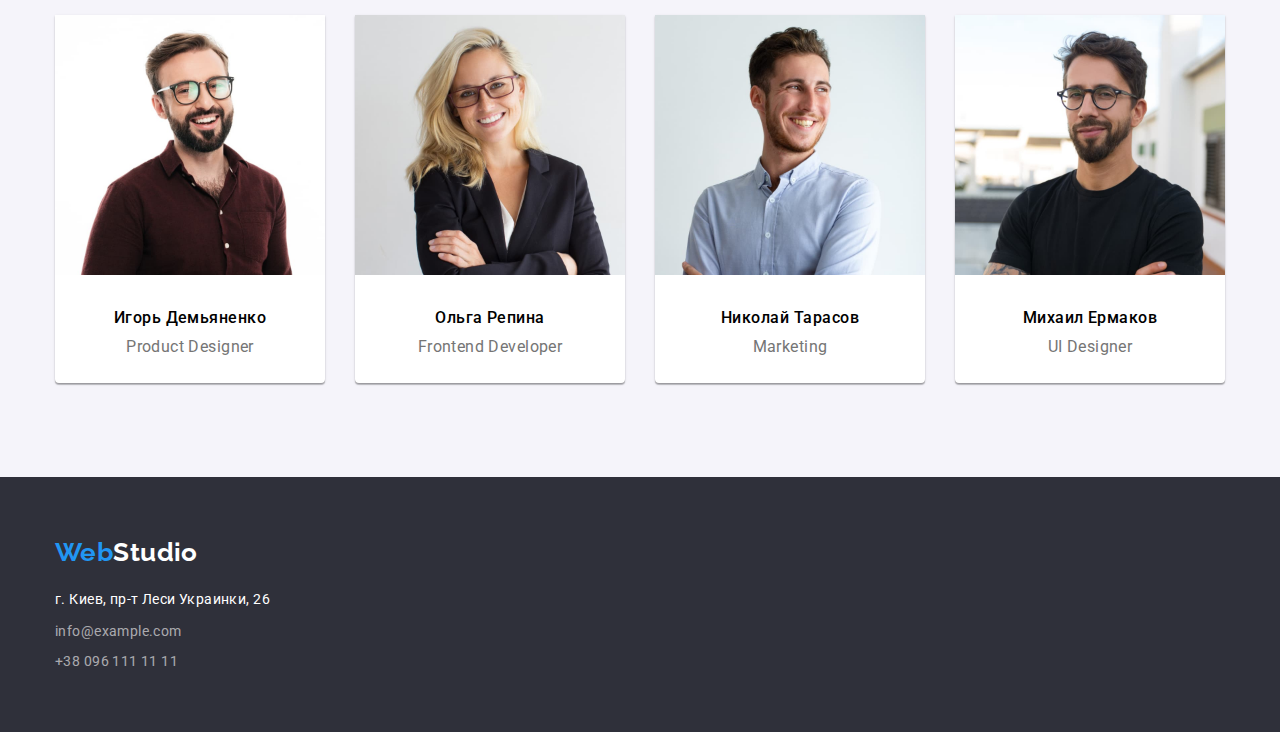
==== commit 3d8a3714: "visually hidden" ====
--- a/index.html
+++ b/index.html
@@ -45,7 +45,7 @@
 <!--Список преимуществ-->
     <section class="section advantages">
         <div class="container">
-        <h2 class="invisible-title">Преимущества нашей компании</h2>
+        <h2 class="visually-hidden">Преимущества нашей компании</h2>
         <ul class="features-list">
             <li class="item">
         <h3 class= "list-title">Внимание к деталям</h3>
--- a/css/styles.css
+++ b/css/styles.css
@@ -187,8 +187,16 @@
 }
 
 
-.invisible-title {
-    visibility: hidden;
+.visually-hidden {
+    position: absolute;
+    width: 1px;
+    height: 1px;
+    margin: -1px;
+    padding: 0;
+    overflow: hidden;
+    border: 0;    
+    clip: rect(0 0 0 0);
+
 }
 
 .section-title {
@@ -392,7 +400,7 @@
 }
 
 
-/* NEW PAGE - Portfolio */
+/* PAGE - Portfolio */
 
 .nav-button {
     font-family: var(--main-font);
@@ -471,6 +479,8 @@
     width: 370px;
     padding-bottom: 30px;
     background: #FFFFFF;
-    border: 1px solid #EEEEEE;
+    border-left: 1px solid #EEEEEE;
+    border-right: 1px solid #EEEEEE;
+    border-bottom: 1px solid #EEEEEE;;
     box-sizing: border-box;
 }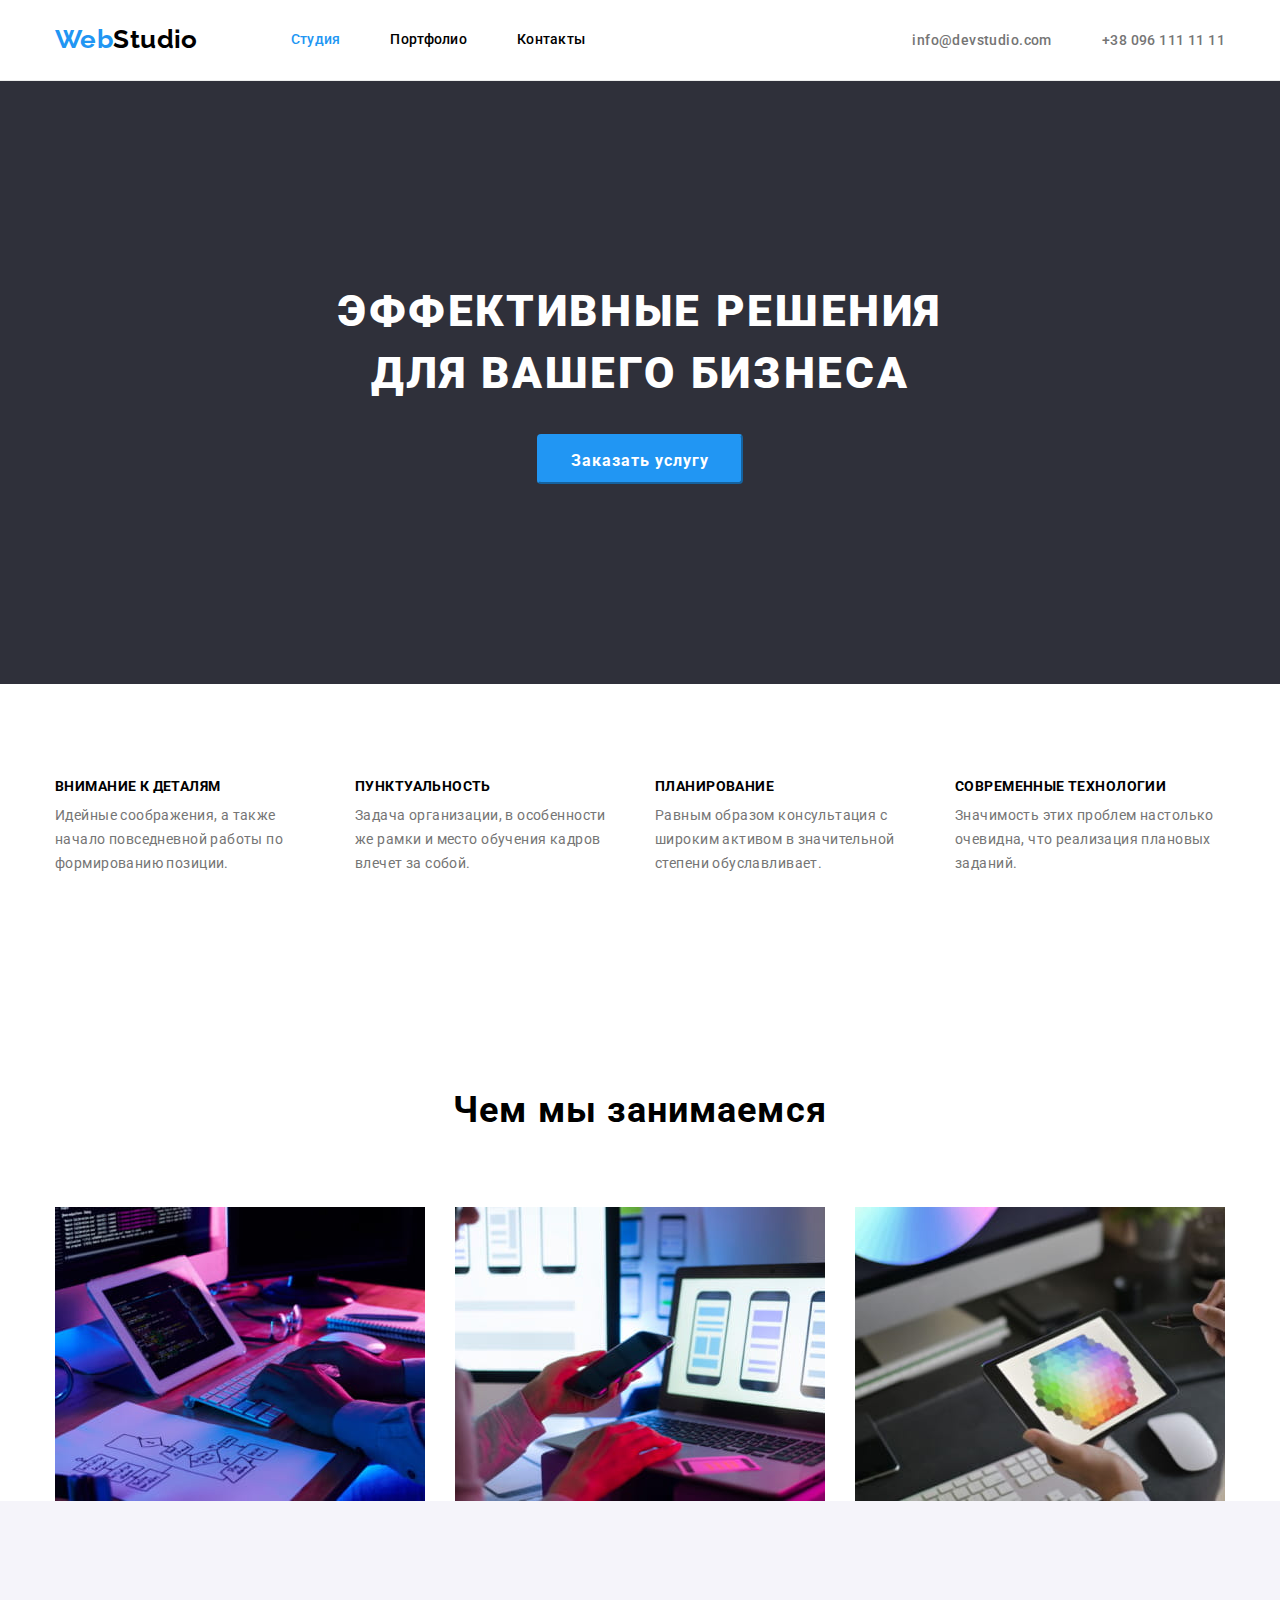
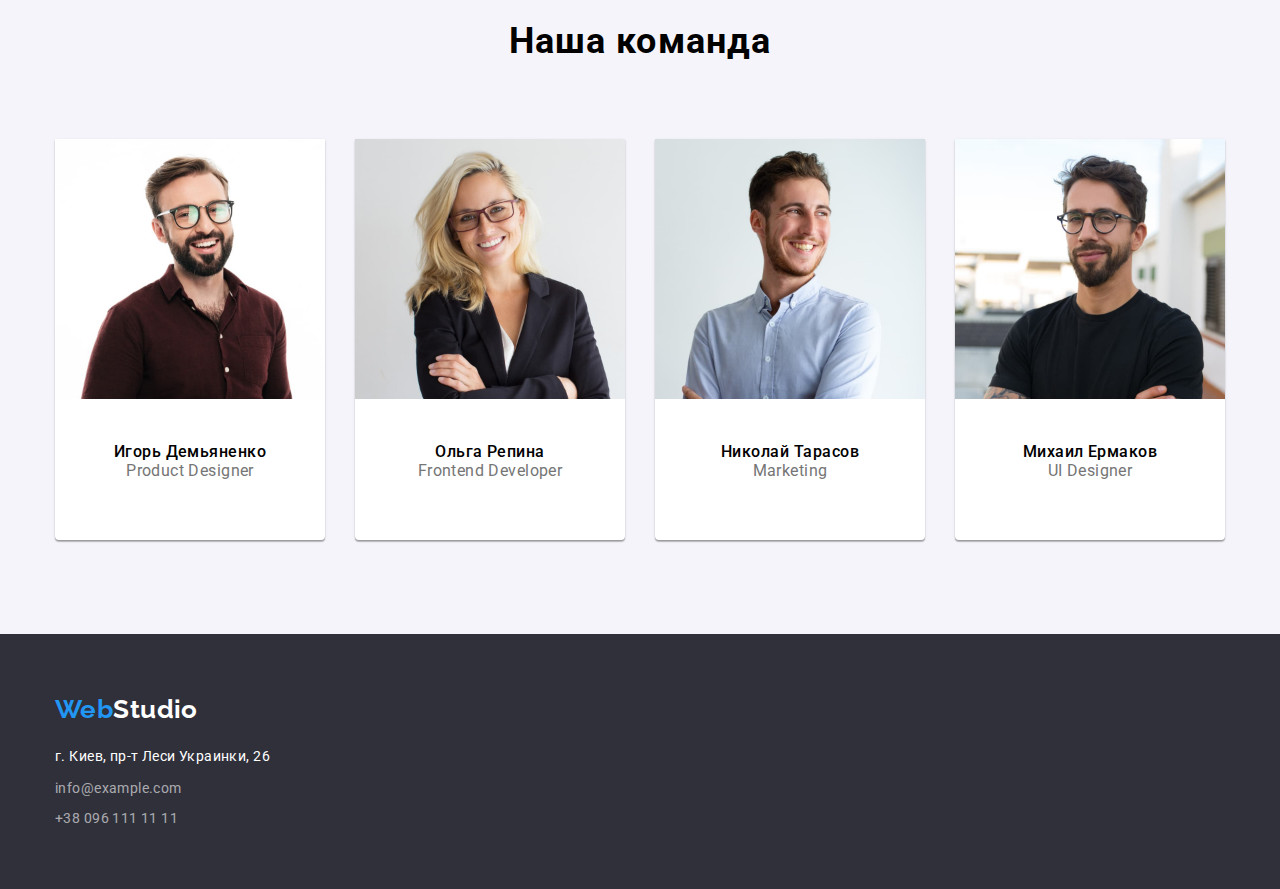
==== commit 357ef407: "work on mistakes" ====
--- a/index.html
+++ b/index.html
@@ -36,8 +36,8 @@
     </header>
 <!--Hero-->
 <main>
-    <div class="container-hero">
     <section class="section-hero">
+        <div class="container-hero">
         <h1 class="title">Эффективные решения <br> для вашего бизнеса</h1>
        <button type="button" class="order-btn">Заказать услугу</button>
     </section>
@@ -80,43 +80,51 @@
         <div class="container">
     <h2 class="section-title">Чем мы занимаемся</h2>
     <ul class="photo-list">
-        <li class="item-photo"><img src="./image/photo1.jpg" alt="Фото с набором текста на компьютере" width="370"></li>
-        <li class="item-photo"><img src="./image/photo2.jpg" alt="Фото с телефоном в руке" width="370"></li>
-        <li class="item-photo"><img src="./image/photo3.jpg" alt="Фото с RGB" width="370"></li>
+        <li class="item-photo"><img class="exsamples-img" src="./image/photo1.jpg" alt="Фото с набором текста на компьютере" width="370"></li>
+        <li class="item-photo"><img class="exsamples-img" src="./image/photo2.jpg" alt="Фото с телефоном в руке" width="370"></li>
+        <li class="item-photo"><img class="exsamples-img" src="./image/photo3.jpg" alt="Фото с RGB" width="370"></li>
     </ul>
 </div>
     </section>
 <!--Наша команда-->
-<section>
+<section class="our-team">
     <div class="container-team">
     <h2 class="section-title">Наша команда</h2>
     <ul class="team-list">
         <li class="list">
         <div class="container-list">
             <img src="./image/photoigor.jpg" alt="Фото Игорь Демьяненко" width="270"> 
+            <div class="block-name">
             <h3 class="name-title">Игорь Демьяненко</h3>
             <p class="position-title">Product Designer</p>
+            </div>
         </div>
         </li>
         <li class="list">
             <div class="container-list">
             <img src="./image/photoolga.jpg" alt="Фото Ольга Репина" width="270">
+            <div class="block-name">
             <h3 class="name-title">Ольга Репина</h3>
             <p class="position-title">Frontend Developer</p>
+            </div>
         </div>
         </li>
         <li class="list">
             <div class="container-list">
             <img src="./image/photonikolai.jpg" alt="Фото Николай Тарасов" width="270">
+            <div class="block-name">
             <h3 class="name-title">Николай Тарасов</h3>
             <p class="position-title">Marketing</p>
             </div>
+        </div>    
         </li>
         <li class="list">
             <div class="container-list">
             <img src="./image/photomikhail.jpg" alt="Фото Михаил Ермаков" width="270">
+            <div class="block-name">
             <h3 class="name-title">Михаил Ермаков</h3>
             <p class="position-title">UI Designer</p>
+            </div>
         </div>
         </li>
     </ul>
@@ -126,13 +134,11 @@
 </main>
 <!--Футер с контактами-->
 <footer class="footer-contacts"> 
-    <div class="container-footer">
-    <a href="./index.html">
+    <div class="container">
+    <a class="logo-footer" href="./index.html">
         <span class="logo-accent">Web</span><span class="logo-white">Studio</span>  
     </a>  
-    </div>
     <address class="address-footer">
-        <div class="container-address">
         <ul class="address-info">
             <li class="item">
                 <a class="address" href="https://goo.gl/maps/d6wTE1Bdjpz8cAGcA" target="_blank" rel="noopener noreferrer">г. Киев, пр-т
@@ -141,7 +147,7 @@
             <li class="item">
                 <a class="contact-info" href="mailto:info@devstudio.com">info@example.com</a> </li>
             <li><a class="contact-info" href="tel:+380961111111">+38 096 111 11 11</a> </li>
-        </div>
+        <!-- </div> -->
         </ul>
         </div>
     </address>
--- a/css/styles.css
+++ b/css/styles.css
@@ -18,6 +18,7 @@
     color: var(--text-color);
     margin: 0;
 }
+
 .container {
     /* margin-left: auto;
     margin-right: auto; */
@@ -26,6 +27,10 @@
     padding: 0 15px;
 }
 
+section {
+    padding-bottom: 94px;
+}
+
 .menu-list {
     display: flex;
     margin-left: 93px;
@@ -80,6 +85,7 @@
     font-size: 26px;
     font-weight: 700;
     line-height: 1.2;
+    margin-bottom: 20px;
 }
 
 /* Menu */
@@ -128,7 +134,6 @@
 /* Hero */
 
 .container-hero {
-    max-width: 1600px;
     background: var(--background-color-dark);
     margin-left: 0;
     margin-right: 0;
@@ -170,7 +175,14 @@
     padding: 10px 32px;
 }
 
+.section-hero {
+    padding-top: 0;
+    padding-bottom: 0;
+}
 /* Advantages */
+.advantages {
+    margin-top: 94px;
+}
 
 .features-list {
     display: flex;
@@ -180,6 +192,8 @@
 .features-list .item {
     width: 270px;
     margin-right: 30px;
+    /* padding-top: 94px; */
+    /* padding-bottom: 94px; */
 }
 
 .features-list .item:nth-child(4n) {
@@ -204,13 +218,18 @@
     font-style: normal;
     font-weight: 700;
     font-size: 36px;
-    line-height: 42px;
+    line-height: 2.6;
     text-align: center;
     letter-spacing: 0.03em; 
-    margin-bottom: 50px;
+    padding-bottom: 50px;
     padding-top: 94px;
 }
 
+.exsamples-img {
+    display: block;
+    width: 100%;
+    height: auto;
+}
 .main-text {
     font-family: 'Roboto';
     color: var(--contact-color);
@@ -227,15 +246,12 @@
     line-height: 16px;
     letter-spacing: 0.03em;
     text-transform: uppercase;
-    margin-top: 70px;
     margin-bottom: 10px;
 }
 
  .photo-list {
     display: flex;
     justify-content: center;
-    margin-top: 50px;
-    margin-bottom: 94px;
 }
 
 .item-photo {
@@ -254,8 +270,6 @@
     line-height: 19px;
     text-align: center;
     letter-spacing: 0.03em;
-    margin-bottom: 10px;
-    margin-top: 30px;
 }
 
 .position-title {
@@ -265,7 +279,7 @@
     line-height: 1.19;
     text-align: center;
 
-    margin-bottom: 30px;
+    padding-bottom: 30px;
 }
 
 .team-list {
@@ -293,11 +307,11 @@
 
 .container-list {
     width: 270px;
-    height: 368px;
-    margin-bottom: 94px;
+    /* margin-bottom: 94px; */
     background-color: var(--background-color-white);
     box-shadow: 0px 1px 3px rgba(0, 0, 0, 0.12), 0px 1px 1px rgba(0, 0, 0, 0.14), 0px 2px 1px rgba(0, 0, 0, 0.2);
     border-radius: 0px 0px 4px 4px;
+    margin-bottom: 94px;
 
 }
 
@@ -306,8 +320,23 @@
     padding-left: 0;
 }
 
+.our-team {
+    padding-bottom: 0;
+}
+
+.block-name {
+    padding-top: 30px;
+    padding-bottom: 30px;
+    margin: 10px;
+}
 
 /* Footer */
+
+.logo-footer {
+    margin-bottom: 20px;
+    display: inline-block;
+    
+}
 
 .logo-white {
     font-family: var(--logo-font);
@@ -315,6 +344,7 @@
     font-size: 26px;
     font-weight: 700;
     line-height: 1.2; 
+    margin-bottom: 20px;
 }
 
 .address {
@@ -324,8 +354,9 @@
     font-weight: 400;
     font-size: 14px;
     letter-spacing: 0.03em;
-    padding-bottom: 9px;
+    margin-bottom: 9px;
     padding-left: auto;
+    margin-top: 20px;
 
 }
 
@@ -355,14 +386,6 @@
 }
 
 
-.container-address {
-    margin-left: auto;
-    margin-right: auto;
-    width: 1200px;
-    padding: 0 15px;
-    padding-bottom: 60px;
-    justify-content: flex-start;
-}
 .contact-info:hover,
 .contact-info:focus {
     color: var(--logo-accent);
@@ -379,7 +402,6 @@
     margin-right: auto;
     width: 1200px;
     padding: 0 15px;
-    padding-bottom: 20px;
 }
 
 
@@ -387,21 +409,15 @@
     background-color: #2F303A;
     padding-top: 60px;
     padding-bottom: 60px;
-    max-width: 1600px;
-    margin-left: auto;
-    margin-right: auto;
-}
-
-.container-address {
-    margin-left: auto;
-    margin-right: auto;
-    width: 1200px;
-    padding: 0 15px;
 }
 
 
 /* PAGE - Portfolio */
 
+.navigation-section {
+    padding-top: 94px;
+    padding-bottom: 0;
+}
 .nav-button {
     font-family: var(--main-font);
     color: var(--text-color);
@@ -411,10 +427,8 @@
     background: #F5F4FA;
     border-radius: 4px;
     cursor: pointer;
-    filter: drop-shadow(0px 4px 4px rgba(0, 0, 0, 0.25)) drop-shadow(0px 4px 4px rgba(0, 0, 0, 0.25));
     border: none;
     padding: 6px 23px;
-    margin-bottom: 50px;
 }
 
 .nav-button:hover,
@@ -428,59 +442,58 @@
     color: var(--text-color);
     font-weight: 700;
     font-size: 18px;
-    line-height: 36px;
+    line-height: 2.25;
     letter-spacing: 0.06em;
+
+}
+
+.projects-ex {
+    display: block;
     padding-top: 20px;
-    padding-bottom: 4px;
+    padding-bottom: 20px;
     padding-left: 24px;
-
-}
-
-.project-type {
-    color: var(--text-color);
-    font-size: 16px;
-    line-height: 1.9; 
-    color: var(--contact-color);
-    padding-left: 24px;
-    padding-bottom: 20px;
-    
-}
-
-.button-list {
-    display: flex;
-    justify-content: center;
-}
-
-.button-list .item {
-    padding-left: 8px;
-    padding-top: 94px;
-    padding-bottom: 50px;
-    align-content: center;
-}
-
-.work-list {
-    display: flex;
-    flex-wrap: wrap;
-    align-content: flex-start;
-    padding-bottom: 94px;
-}
-
-.work-list .item {
-    padding-right: 30px;
-    padding-bottom: 30px;
-
-}
-
-.work-list .item:nth-child(3n) {
-    padding-right: 0;
-}
-
-.container-works {
-    width: 370px;
-    padding-bottom: 30px;
     background: #FFFFFF;
     border-left: 1px solid #EEEEEE;
     border-right: 1px solid #EEEEEE;
     border-bottom: 1px solid #EEEEEE;;
     box-sizing: border-box;
+}
+.project-type {
+    color: var(--text-color);
+    font-size: 16px;
+    line-height: 1.9; 
+    color: var(--contact-color);
+    
+}
+
+.button-list {
+    display: flex;
+    justify-content: center;
+    margin-bottom: 50px;
+}
+
+.button-list .item {
+    padding-left: 8px;
+    align-content: center;
+}
+
+.work-list {
+    display: flex;
+    flex-wrap: wrap;
+    align-content: flex-start;
+    padding-top: 0;
+}
+
+.work-list .item {
+    margin-right: 30px;
+    margin-bottom: 30px;
+
+}
+
+.work-list .item:nth-child(3n) {
+    margin-right: 0;
+}
+
+.works {
+    padding-bottom: 0;
 }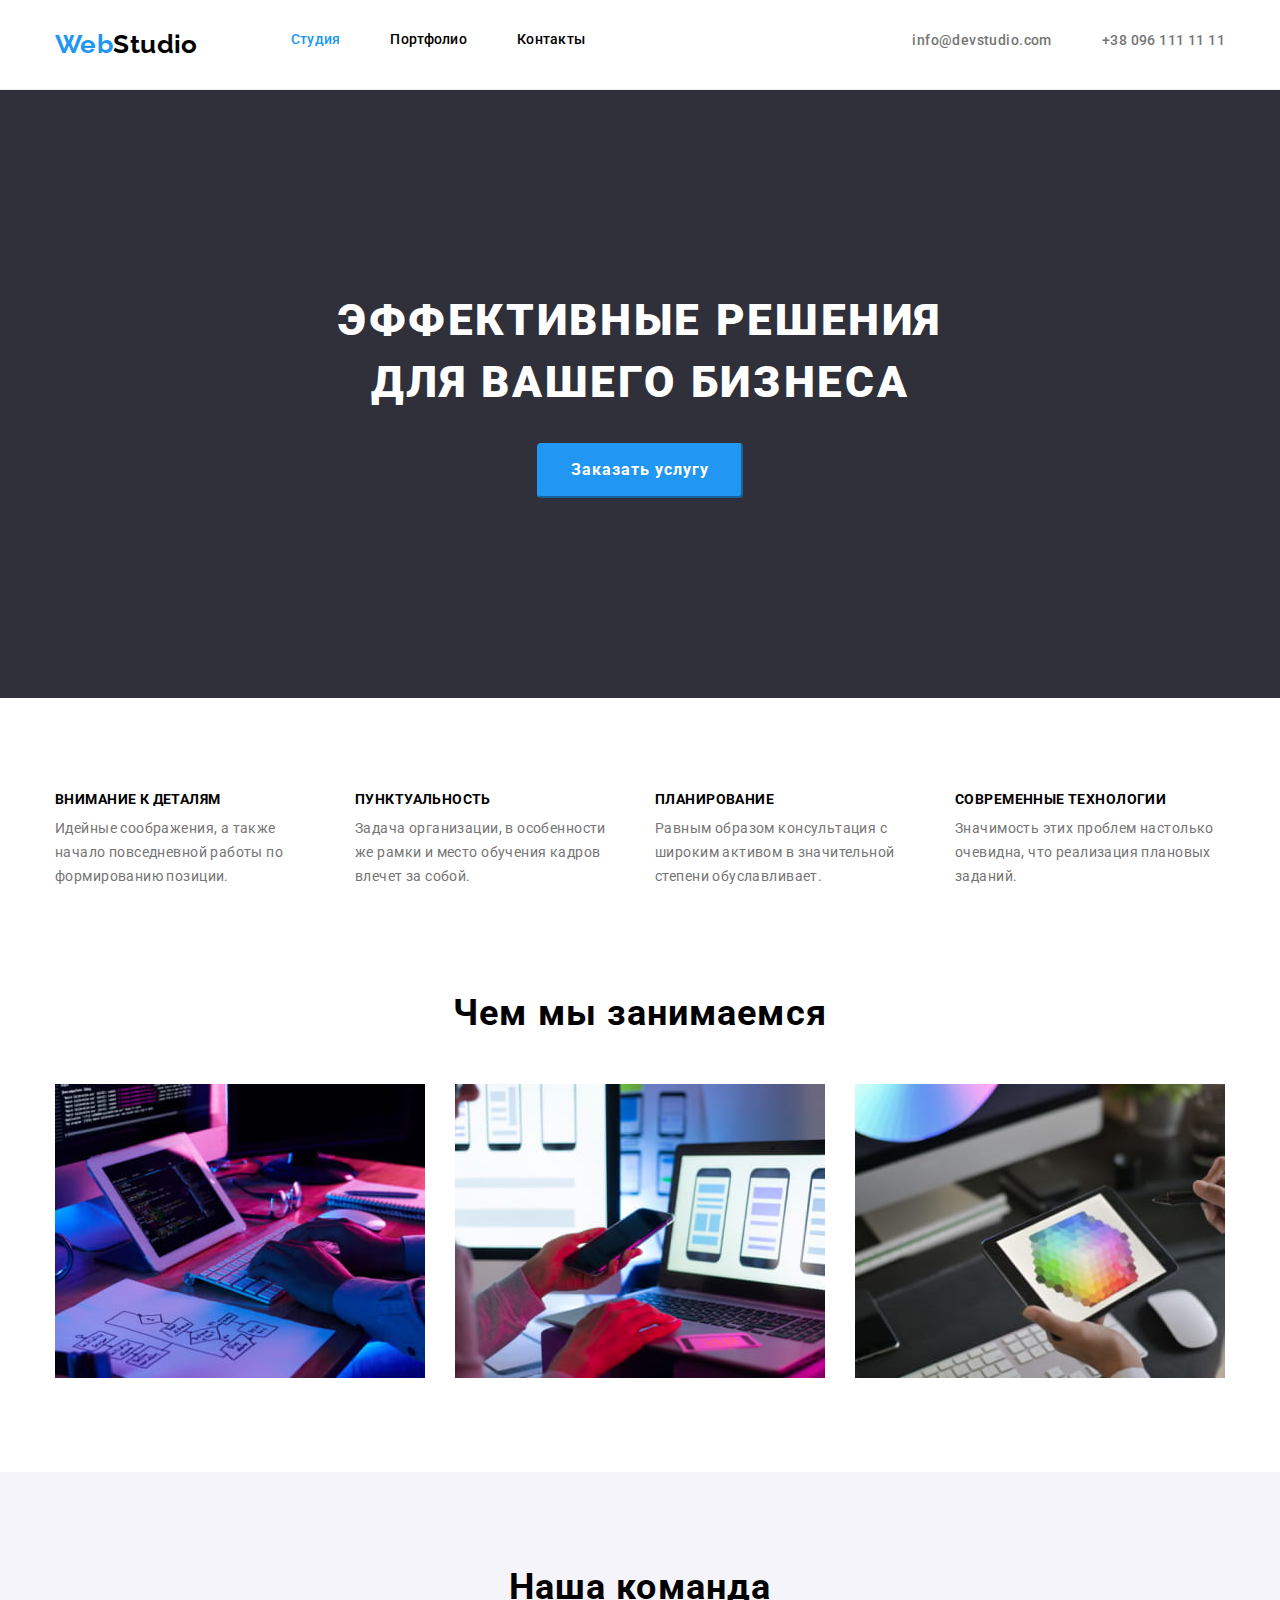
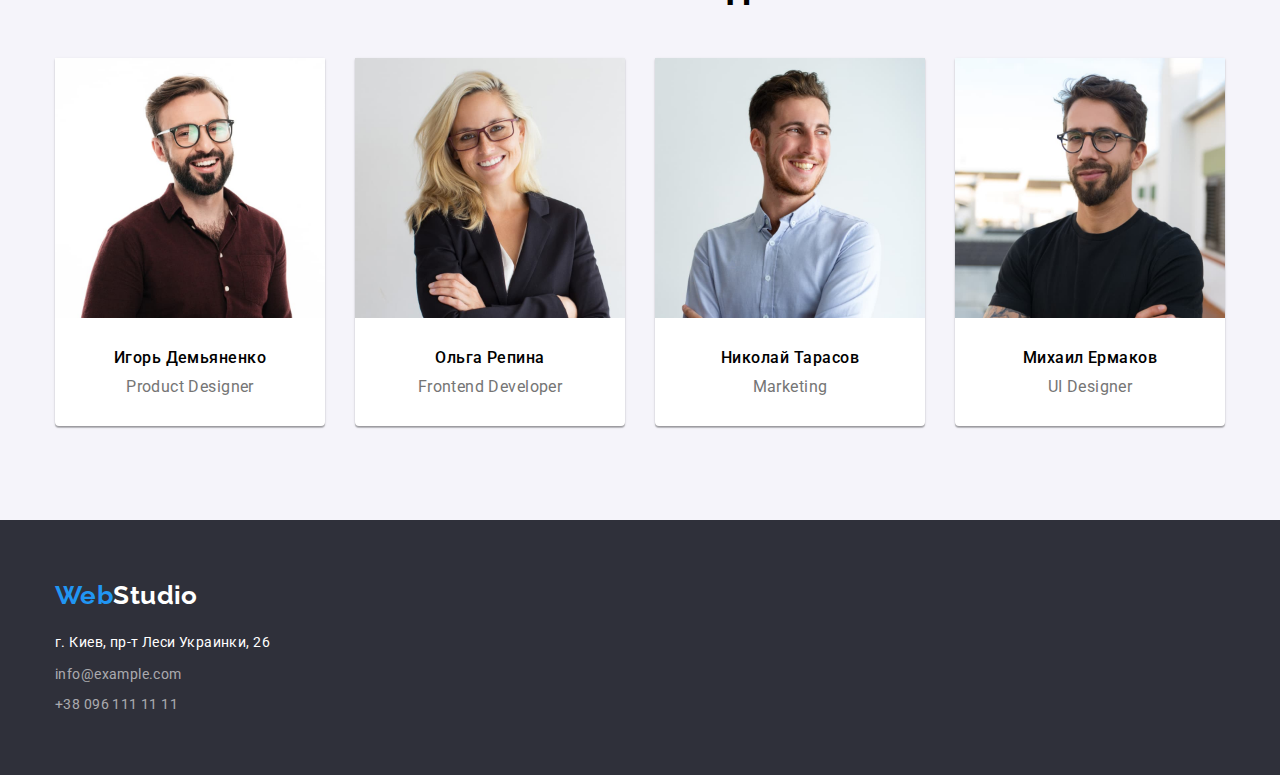
==== commit 5f7d55a5: "work on bugs" ====
--- a/index.html
+++ b/index.html
@@ -36,7 +36,7 @@
     </header>
 <!--Hero-->
 <main>
-    <section class="section-hero">
+    <section class="section hero">
         <div class="container-hero">
         <h1 class="title">Эффективные решения <br> для вашего бизнеса</h1>
        <button type="button" class="order-btn">Заказать услугу</button>
@@ -80,52 +80,44 @@
         <div class="container">
     <h2 class="section-title">Чем мы занимаемся</h2>
     <ul class="photo-list">
-        <li class="item-photo"><img class="exsamples-img" src="./image/photo1.jpg" alt="Фото с набором текста на компьютере" width="370"></li>
-        <li class="item-photo"><img class="exsamples-img" src="./image/photo2.jpg" alt="Фото с телефоном в руке" width="370"></li>
-        <li class="item-photo"><img class="exsamples-img" src="./image/photo3.jpg" alt="Фото с RGB" width="370"></li>
+        <li class="item-photo"><img src="./image/photo1.jpg" alt="Фото с набором текста на компьютере" width="370"></li>
+        <li class="item-photo"><img src="./image/photo2.jpg" alt="Фото с телефоном в руке" width="370"></li>
+        <li class="item-photo"><img src="./image/photo3.jpg" alt="Фото с RGB" width="370"></li>
     </ul>
 </div>
     </section>
 <!--Наша команда-->
-<section class="our-team">
-    <div class="container-team">
+<section class="section our-team">
+    <div class="container">
     <h2 class="section-title">Наша команда</h2>
     <ul class="team-list">
         <li class="list">
-        <div class="container-list">
             <img src="./image/photoigor.jpg" alt="Фото Игорь Демьяненко" width="270"> 
             <div class="block-name">
             <h3 class="name-title">Игорь Демьяненко</h3>
             <p class="position-title">Product Designer</p>
-            </div>
         </div>
         </li>
         <li class="list">
-            <div class="container-list">
             <img src="./image/photoolga.jpg" alt="Фото Ольга Репина" width="270">
             <div class="block-name">
             <h3 class="name-title">Ольга Репина</h3>
             <p class="position-title">Frontend Developer</p>
             </div>
-        </div>
         </li>
         <li class="list">
-            <div class="container-list">
             <img src="./image/photonikolai.jpg" alt="Фото Николай Тарасов" width="270">
             <div class="block-name">
             <h3 class="name-title">Николай Тарасов</h3>
             <p class="position-title">Marketing</p>
-            </div>
-        </div>    
+            </div>    
         </li>
         <li class="list">
-            <div class="container-list">
             <img src="./image/photomikhail.jpg" alt="Фото Михаил Ермаков" width="270">
             <div class="block-name">
             <h3 class="name-title">Михаил Ермаков</h3>
-            <p class="position-title">UI Designer</p>
+            <p class="position-title">UI Designer</p>       
             </div>
-        </div>
         </li>
     </ul>
 </div>
--- a/css/styles.css
+++ b/css/styles.css
@@ -1,499 +1,457 @@
 :root {
-    --main-font: 'Roboto', sans-serif;
-    --title-font: 'Roboto', sans-serif;
-    --logo-font: 'Raleway', sans-serif;
-    --text-color: #000000;
-    --text-accent: #ffffff;
-    --logo-accent: #2196F3;
-    --contact-color: #757575;
-    --background-color-dark: #2F303A;
-    --background-color-white: #ffffff;
-
+  --main-font: "Roboto", sans-serif;
+  --title-font: "Roboto", sans-serif;
+  --logo-font: "Raleway", sans-serif;
+  --text-color: #000000;
+  --text-accent: #ffffff;
+  --logo-accent: #2196f3;
+  --contact-color: #757575;
+  --background-color-dark: #2f303a;
+  --background-color-white: #ffffff;
+  --background-color-grey: #f5f4fa;
 }
 
 body {
-    font-family: 'Roboto', sans-serif;
-    font-size: 14px;
-    letter-spacing: 0.03em;
-    color: var(--text-color);
-    margin: 0;
+  font-family: "Roboto", sans-serif;
+  font-size: 14px;
+  letter-spacing: 0.03em;
+  color: var(--text-color);
+  margin: 0;
 }
 
 .container {
-    /* margin-left: auto;
+  /* margin-left: auto;
     margin-right: auto; */
-    margin: 0 auto;
-    width: 1200px;
-    padding: 0 15px;
-}
-
-section {
-    padding-bottom: 94px;
+  margin: 0 auto;
+  width: 1200px;
+  padding: 0 15px;
+}
+
+.section {
+  padding-top: 94px;
+  padding-bottom: 94px;
 }
 
 .menu-list {
-    display: flex;
-    margin-left: 93px;
+  display: flex;
+  margin-left: 93px;
 }
 
 .menu-link.current {
-    color: var(--logo-accent);
+  color: var(--logo-accent);
 }
 
 .nav {
-    display: flex;
-    align-items: center;
+  display: flex;
+  align-items: center;
 }
 
 .menu-list .item:not(:last-child) {
-    margin-right: 50px;
-    display: flex;
+  margin-right: 50px;
+  display: flex;
 }
 
 .contact-list {
-    display: flex;
-    margin-left: auto;
+  display: flex;
+  margin-left: auto;
 }
 
 .contact-list .item + .item {
-    margin-left: 50px;
-
+  margin-left: 50px;
 }
 
 .page-header {
-    display: flex;
-    align-items: center;
+  display: flex;
+  align-items: center;
 }
 
 .header-section {
-    border-bottom: 1px solid #ECECEC;
+  border-bottom: 1px solid #ececec;
 }
 
 /* Logo */
 
 .logo-accent {
-    font-family: var(--logo-font);
-    color: var(--logo-accent);
-    font-size: 26px;
-    font-weight: 700;
-    line-height: 1.2;
+  font-family: var(--logo-font);
+  color: var(--logo-accent);
+  font-size: 26px;
+  font-weight: 700;
+  line-height: 1.2;
 }
 
 .logo-dark {
-    font-family: var(--logo-font);
-    color: var(--text-color);
-    font-size: 26px;
-    font-weight: 700;
-    line-height: 1.2;
-    margin-bottom: 20px;
+  font-family: var(--logo-font);
+  color: var(--text-color);
+  font-size: 26px;
+  font-weight: 700;
+  line-height: 1.2;
+  margin-bottom: 20px;
 }
 
 /* Menu */
 .menu-link {
-    display: block;
-    padding-top: 32px;
-    padding-bottom: 32px;
-
-    font-family: var(--main-font);
-    color: var(--text-color);
-    font-weight: 500;
-    line-height: 1.14;
-    letter-spacing: 0.02em;
+  display: block;
+  padding-top: 32px;
+  padding-bottom: 32px;
+
+  font-family: var(--main-font);
+  color: var(--text-color);
+  font-weight: 500;
+  line-height: 1.14;
+  letter-spacing: 0.02em;
 }
 
 .menu-link:hover,
 .menu-link:focus {
-    font-family:inherit;
-    color: var(--logo-accent);
+  font-family: inherit;
+  color: var(--logo-accent);
 }
 
 .contacts {
-    font-family: var(--main-font);
-    color: var(--contact-color);
-    font-weight: 500;
-    line-height: 1.14;
+  font-family: var(--main-font);
+  color: var(--contact-color);
+  font-weight: 500;
+  line-height: 1.14;
 }
 
 .contacts:hover,
 .contacts:focus {
-    color: var(--logo-accent);
+  color: var(--logo-accent);
 }
 
 ul {
-    list-style: none;
-    margin: 0;
-    padding: 0;
+  list-style: none;
+  margin: 0;
+  padding: 0;
 }
 
 h1,
 h2,
 h3,
 p {
-    margin: 0;
-}
+  margin: 0;
+}
+
+img {
+  max-width: 100%;
+  height: auto;
+  display: block;
+}
+
 /* Hero */
 
 .container-hero {
-    background: var(--background-color-dark);
-    margin-left: 0;
-    margin-right: 0;
-    text-align: center;
-    padding-left: 0;
-    padding-right: 0;
-    padding-top: 200px;
-    padding-bottom: 200px;
-
+  background: var(--background-color-dark);
+  margin-left: 0;
+  margin-right: 0;
+  text-align: center;
+  padding-left: 0;
+  padding-right: 0;
+  padding-top: 200px;
+  padding-bottom: 200px;
 }
 
 .title {
-    font-family: var(--title-font);
-    color: var(--text-accent);
-    font-size: 44px;
-    font-weight: 900;
-    letter-spacing: 0.06em;
-    line-height: 1.4;
-    text-transform: uppercase;
-
-    padding-bottom: 30px;
-}
-
+  font-family: var(--title-font);
+  color: var(--text-accent);
+  font-size: 44px;
+  font-weight: 900;
+  letter-spacing: 0.06em;
+  line-height: 1.4;
+  text-transform: uppercase;
+  margin-bottom: 30px;
+}
 
 .order-btn {
-    color: var(--text-accent);
-    font-weight: 700;
-    font-size: 16px;
-    line-height: 1.9;
-    background: var(--logo-accent);
-    border-radius: 4px;
-    border-color: var(--logo-accent);
-    text-align: center;
-    letter-spacing: 0.06em;
-    cursor: pointer;
-    min-width: 200px;
-    height: 50px;
-
-    padding: 10px 32px;
-}
-
-.section-hero {
-    padding-top: 0;
-    padding-bottom: 0;
+  color: var(--text-accent);
+  font-weight: 700;
+  font-size: 16px;
+  line-height: 1.9;
+  background: var(--logo-accent);
+  border-radius: 4px;
+  border-color: var(--logo-accent);
+  text-align: center;
+  letter-spacing: 0.06em;
+  cursor: pointer;
+  min-width: 200px;
+  padding: 10px 32px;
+}
+
+.hero {
+  padding-top: 0;
+  padding-bottom: 0;
 }
 /* Advantages */
 .advantages {
-    margin-top: 94px;
+  padding-bottom: 0;
 }
 
 .features-list {
-    display: flex;
-    flex-wrap: wrap;
+  display: flex;
+  flex-wrap: wrap;
 }
 
 .features-list .item {
-    width: 270px;
-    margin-right: 30px;
-    /* padding-top: 94px; */
-    /* padding-bottom: 94px; */
+  width: 270px;
+  margin-right: 30px;
+  /* padding-top: 94px; */
+  /* padding-bottom: 94px; */
 }
 
 .features-list .item:nth-child(4n) {
-    margin-right: 0;
-}
-
+  margin-right: 0;
+}
 
 .visually-hidden {
-    position: absolute;
-    width: 1px;
-    height: 1px;
-    margin: -1px;
-    padding: 0;
-    overflow: hidden;
-    border: 0;    
-    clip: rect(0 0 0 0);
-
+  position: absolute;
+  width: 1px;
+  height: 1px;
+  margin: -1px;
+  padding: 0;
+  overflow: hidden;
+  border: 0;
+  clip: rect(0 0 0 0);
 }
 
 .section-title {
-    font-family: var(--main-font);
-    font-style: normal;
-    font-weight: 700;
-    font-size: 36px;
-    line-height: 2.6;
-    text-align: center;
-    letter-spacing: 0.03em; 
-    padding-bottom: 50px;
-    padding-top: 94px;
-}
-
-.exsamples-img {
-    display: block;
-    width: 100%;
-    height: auto;
-}
+  font-family: var(--main-font);
+  font-style: normal;
+  font-weight: 700;
+  font-size: 36px;
+  line-height: 1.17;
+  text-align: center;
+  letter-spacing: 0.03em;
+  margin-bottom: 50px;
+}
+
 .main-text {
-    font-family: 'Roboto';
-    color: var(--contact-color);
-    line-height: 1.7;
-    font-style: normal;
-    font-weight: 400;
-    font-size: 14px;
+  font-family: "Roboto";
+  color: var(--contact-color);
+  line-height: 1.7;
+  font-style: normal;
+  font-weight: 400;
+  font-size: 14px;
 }
 
 .list-title {
-    font-weight: 700;
-    font-style: normal;
-    font-size: 14px;
-    line-height: 16px;
-    letter-spacing: 0.03em;
-    text-transform: uppercase;
-    margin-bottom: 10px;
-}
-
- .photo-list {
-    display: flex;
-    justify-content: center;
+  font-weight: 700;
+  font-style: normal;
+  font-size: 14px;
+  line-height: 1.14;
+  letter-spacing: 0.03em;
+  text-transform: uppercase;
+  margin-bottom: 10px;
+}
+
+/* Our works */
+
+.photo-list {
+  display: flex;
+  justify-content: center;
 }
 
 .item-photo {
-    padding-right: 30px;
+  padding-right: 30px;
 }
 
 .item-photo:nth-child(3n) {
-    padding-right: 0;
+  padding-right: 0;
 }
 
 /* Our team */
 
+.our-team {
+  background-color: var(--background-color-grey);
+}
+
 .name-title {
-    font-weight: 500;
-    font-size: 16px;
-    line-height: 19px;
-    text-align: center;
-    letter-spacing: 0.03em;
+  font-weight: 500;
+  font-size: 16px;
+  line-height: 1.19;
+  text-align: center;
+  letter-spacing: 0.03em;
+  margin-bottom: 10px;
 }
 
 .position-title {
-    font-family: inherit;
-    color: var(--contact-color);
-    font-size: 16px;
-    line-height: 1.19;
-    text-align: center;
-
-    padding-bottom: 30px;
+  font-family: inherit;
+  color: var(--contact-color);
+  font-size: 16px;
+  line-height: 1.19;
+  text-align: center;
 }
 
 .team-list {
-    display: flex;
-    justify-content: center;
-    margin-left: auto;
-    margin-right: auto;
-}
-
-.container-team {
-    max-width: 1600px;
-    background-color: #F5F4FA;
-    margin-left: auto;
-    margin-right: auto;
-    
+  display: flex;
+  justify-content: center;
+  margin-left: auto;
+  margin-right: auto;
 }
 
 .list {
-    padding-right: 30px;
+  margin-right: 30px;
+  width: 270px;
+  background-color: var(--background-color-white);
+  box-shadow: 0px 1px 3px rgba(0, 0, 0, 0.12), 0px 1px 1px rgba(0, 0, 0, 0.14),
+    0px 2px 1px rgba(0, 0, 0, 0.2);
+  border-radius: 0px 0px 4px 4px;
 }
 
 .list:nth-child(4) {
-    padding-right: 0;
-}
-
-.container-list {
-    width: 270px;
-    /* margin-bottom: 94px; */
-    background-color: var(--background-color-white);
-    box-shadow: 0px 1px 3px rgba(0, 0, 0, 0.12), 0px 1px 1px rgba(0, 0, 0, 0.14), 0px 2px 1px rgba(0, 0, 0, 0.2);
-    border-radius: 0px 0px 4px 4px;
-    margin-bottom: 94px;
-
+  margin-right: 0;
 }
 
 .logo-web {
-    width: 1600px;
-    padding-left: 0;
-}
-
-.our-team {
-    padding-bottom: 0;
+  width: 1600px;
+  padding-left: 0;
 }
 
 .block-name {
-    padding-top: 30px;
-    padding-bottom: 30px;
-    margin: 10px;
+  padding-top: 30px;
+  padding-bottom: 30px;
 }
 
 /* Footer */
 
+.footer-contacts {
+  background-color: #2f303a;
+  padding-top: 60px;
+  padding-bottom: 60px;
+}
+
 .logo-footer {
-    margin-bottom: 20px;
-    display: inline-block;
-    
+  margin-bottom: 20px;
+  display: inline-block;
 }
 
 .logo-white {
-    font-family: var(--logo-font);
-    color: var(--text-accent);
-    font-size: 26px;
-    font-weight: 700;
-    line-height: 1.2; 
-    margin-bottom: 20px;
+  font-family: var(--logo-font);
+  color: var(--text-accent);
+  font-size: 26px;
+  font-weight: 700;
+  line-height: 1.2;
+  margin-bottom: 20px;
 }
 
 .address {
-    font-family: var(--main-font);
-    color: var(--text-accent);
-    line-height: 1.7;
-    font-weight: 400;
-    font-size: 14px;
-    letter-spacing: 0.03em;
-    margin-bottom: 9px;
-    padding-left: auto;
-    margin-top: 20px;
-
+  font-family: var(--main-font);
+  color: var(--text-accent);
+  line-height: 1.7;
+  font-weight: 400;
+  font-size: 14px;
+  letter-spacing: 0.03em;
+  margin-bottom: 9px;
+  padding-left: auto;
+  margin-top: 20px;
 }
 
 .address:hover,
 .address:focus {
-    color: var(--logo-accent);
+  color: var(--logo-accent);
 }
 
 .contact-info {
-    font-family: var(--main-font);
-    color: rgba(255, 255, 255, 0.6);  
-    font-weight: 400;
-    font-size: 14px;
-    line-height: 1.5;
-    letter-spacing: 0.03em; 
-    padding-bottom: 9px;
-    padding-left: auto;
-}
-
-.address-info .item {
-    padding-bottom: 9px;
-    padding-left: auto;
+  font-family: var(--main-font);
+  color: rgba(255, 255, 255, 0.6);
+  font-size: 14px;
+  line-height: 1.5;
+  letter-spacing: 0.03em;
+  margin-bottom: 9px;
+}
+
+.contact-info:nth-last-child(n) {
+  margin-bottom: 0px;
 }
 
 .adress-info {
-    justify-content: flex-start;
-}
-
+  justify-content: flex-start;
+}
 
 .contact-info:hover,
 .contact-info:focus {
-    color: var(--logo-accent);
-}
-
-a { 
-    text-decoration: none;
-    font-style: normal;
-    color: inherit;
-}
-
-.container-footer {
-    margin-left: auto;
-    margin-right: auto;
-    width: 1200px;
-    padding: 0 15px;
-}
-
-
-.footer-contacts {
-    background-color: #2F303A;
-    padding-top: 60px;
-    padding-bottom: 60px;
-}
-
+  color: var(--logo-accent);
+}
+
+a {
+  text-decoration: none;
+  font-style: normal;
+  color: inherit;
+}
+
+.item {
+  margin-bottom: 9px;
+}
 
 /* PAGE - Portfolio */
 
-.navigation-section {
-    padding-top: 94px;
-    padding-bottom: 0;
-}
 .nav-button {
-    font-family: var(--main-font);
-    color: var(--text-color);
-    font-weight: 500;
-    font-size: 16px;
-    line-height: 1.6;
-    background: #F5F4FA;
-    border-radius: 4px;
-    cursor: pointer;
-    border: none;
-    padding: 6px 23px;
+  font-family: var(--main-font);
+  color: var(--text-color);
+  font-weight: 500;
+  font-size: 16px;
+  line-height: 1.6;
+  background: #f5f4fa;
+  border-radius: 4px;
+  cursor: pointer;
+  border: none;
+  padding: 6px 23px;
 }
 
 .nav-button:hover,
 .nav-button:focus {
-    color: var(--text-accent);
-    background: var(--logo-accent);
+  color: var(--text-accent);
+  background: var(--logo-accent);
 }
 
 .projects {
-    font-family: var(--main-font);
-    color: var(--text-color);
-    font-weight: 700;
-    font-size: 18px;
-    line-height: 2.25;
-    letter-spacing: 0.06em;
-
+  font-family: var(--main-font);
+  color: var(--text-color);
+  font-weight: 700;
+  font-size: 18px;
+  line-height: 2;
+  letter-spacing: 0.06em;
+  margin-bottom: 4px;
 }
 
 .projects-ex {
-    display: block;
-    padding-top: 20px;
-    padding-bottom: 20px;
-    padding-left: 24px;
-    background: #FFFFFF;
-    border-left: 1px solid #EEEEEE;
-    border-right: 1px solid #EEEEEE;
-    border-bottom: 1px solid #EEEEEE;;
-    box-sizing: border-box;
+  padding-top: 20px;
+  padding-bottom: 20px;
+  padding-left: 24px;
+  background: #ffffff;
+  border-left: 1px solid #eeeeee;
+  border-right: 1px solid #eeeeee;
+  border-bottom: 1px solid #eeeeee;
 }
 .project-type {
-    color: var(--text-color);
-    font-size: 16px;
-    line-height: 1.9; 
-    color: var(--contact-color);
-    
+  color: var(--text-color);
+  font-size: 16px;
+  line-height: 1.9;
+  color: var(--contact-color);
 }
 
 .button-list {
-    display: flex;
-    justify-content: center;
-    margin-bottom: 50px;
+  display: flex;
+  justify-content: center;
+  margin-bottom: 50px;
 }
 
 .button-list .item {
-    padding-left: 8px;
-    align-content: center;
+  padding-left: 8px;
+  align-content: center;
 }
 
 .work-list {
-    display: flex;
-    flex-wrap: wrap;
-    align-content: flex-start;
-    padding-top: 0;
+  display: flex;
+  flex-wrap: wrap;
+  justify-content: center;
+  padding-top: 0;
 }
 
 .work-list .item {
-    margin-right: 30px;
-    margin-bottom: 30px;
-
+  margin-right: 30px;
+  margin-bottom: 30px;
 }
 
 .work-list .item:nth-child(3n) {
-    margin-right: 0;
-}
-
-.works {
-    padding-bottom: 0;
-}+  margin-right: 0;
+}
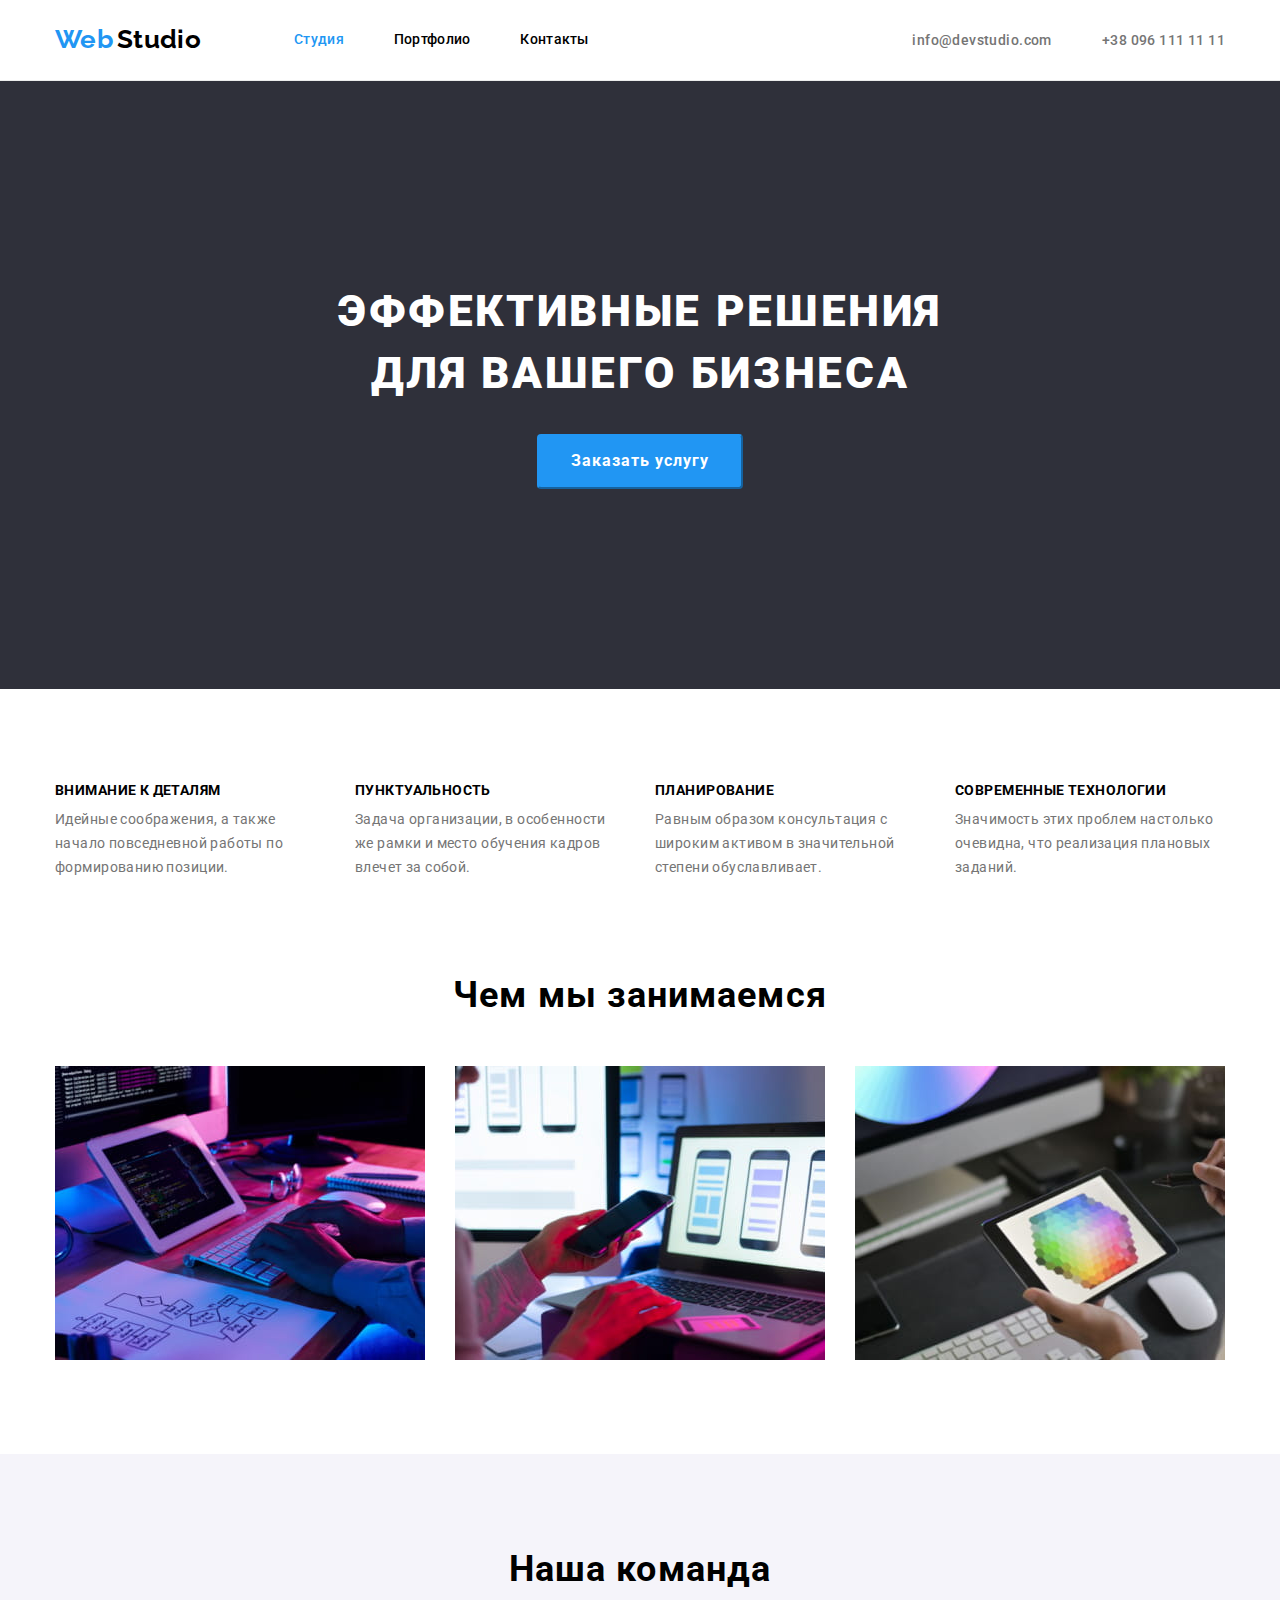
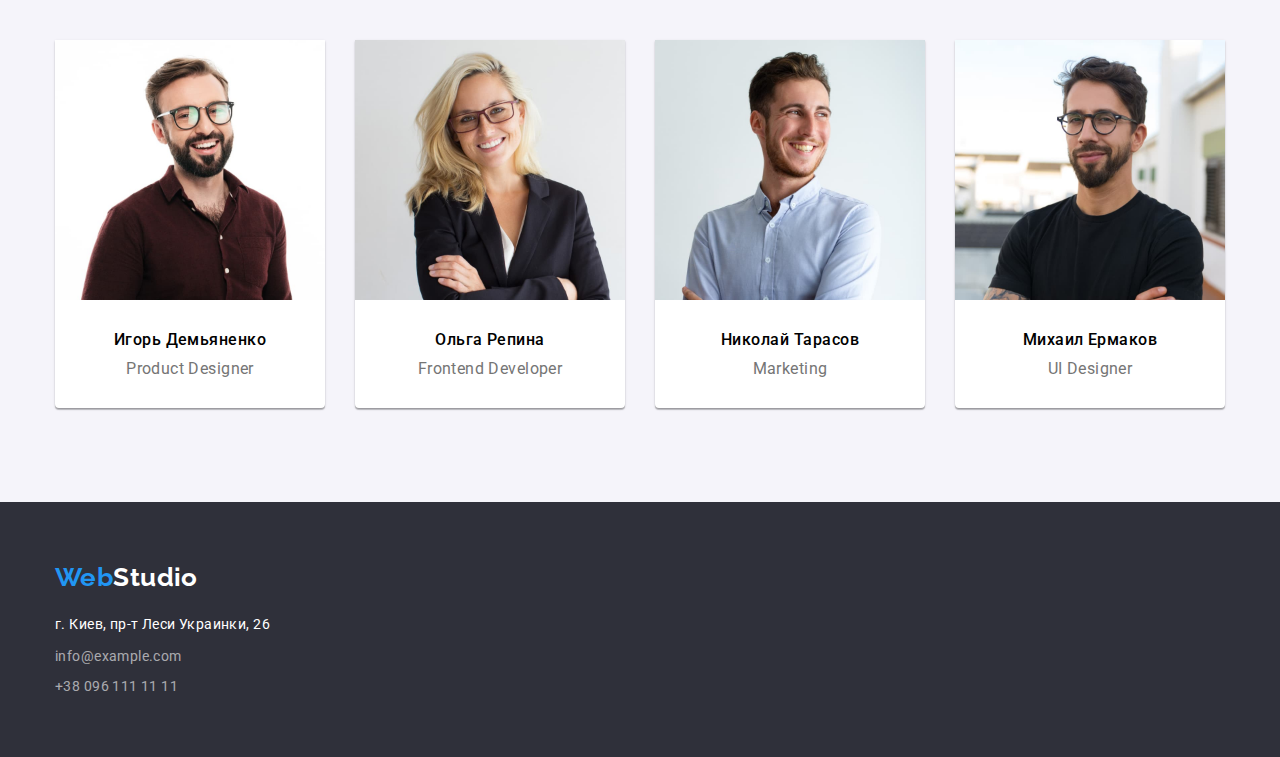
==== commit d1485c95: "flex basis added" ====
--- a/index.html
+++ b/index.html
@@ -20,7 +20,7 @@
         <div class="container page-header">
             <nav class="nav">
                 <a class="logo" href="./index.html">
-                    <span class="logo-accent">Web</span><span class="logo-dark">Studio</span>  
+                    <span class="logo-accent">Web</span> <span class="logo-dark">Studio</span>  
                 </a>
             <ul class="menu-list">
                     <li class="item"><a class="menu-link current" href="./index.html">Студия</a></li>
@@ -132,11 +132,11 @@
     </a>  
     <address class="address-footer">
         <ul class="address-info">
-            <li class="item">
+            <li class="item-footer">
                 <a class="address" href="https://goo.gl/maps/d6wTE1Bdjpz8cAGcA" target="_blank" rel="noopener noreferrer">г. Киев, пр-т
                     Леси Украинки, 26</a> 
             </li>
-            <li class="item">
+            <li class="item-footer">
                 <a class="contact-info" href="mailto:info@devstudio.com">info@example.com</a> </li>
             <li><a class="contact-info" href="tel:+380961111111">+38 096 111 11 11</a> </li>
         <!-- </div> -->
--- a/css/styles.css
+++ b/css/styles.css
@@ -378,7 +378,7 @@
   color: inherit;
 }
 
-.item {
+.item-footer {
   margin-bottom: 9px;
 }
 
@@ -443,8 +443,7 @@
 .work-list {
   display: flex;
   flex-wrap: wrap;
-  justify-content: center;
-  padding-top: 0;
+  flex-basis: auto;
 }
 
 .work-list .item {
@@ -455,3 +454,8 @@
 .work-list .item:nth-child(3n) {
   margin-right: 0;
 }
+
+.work-list:nth-last-child(-n + 3) {
+  margin-right: -30px;
+  margin-bottom: -30px;
+}
